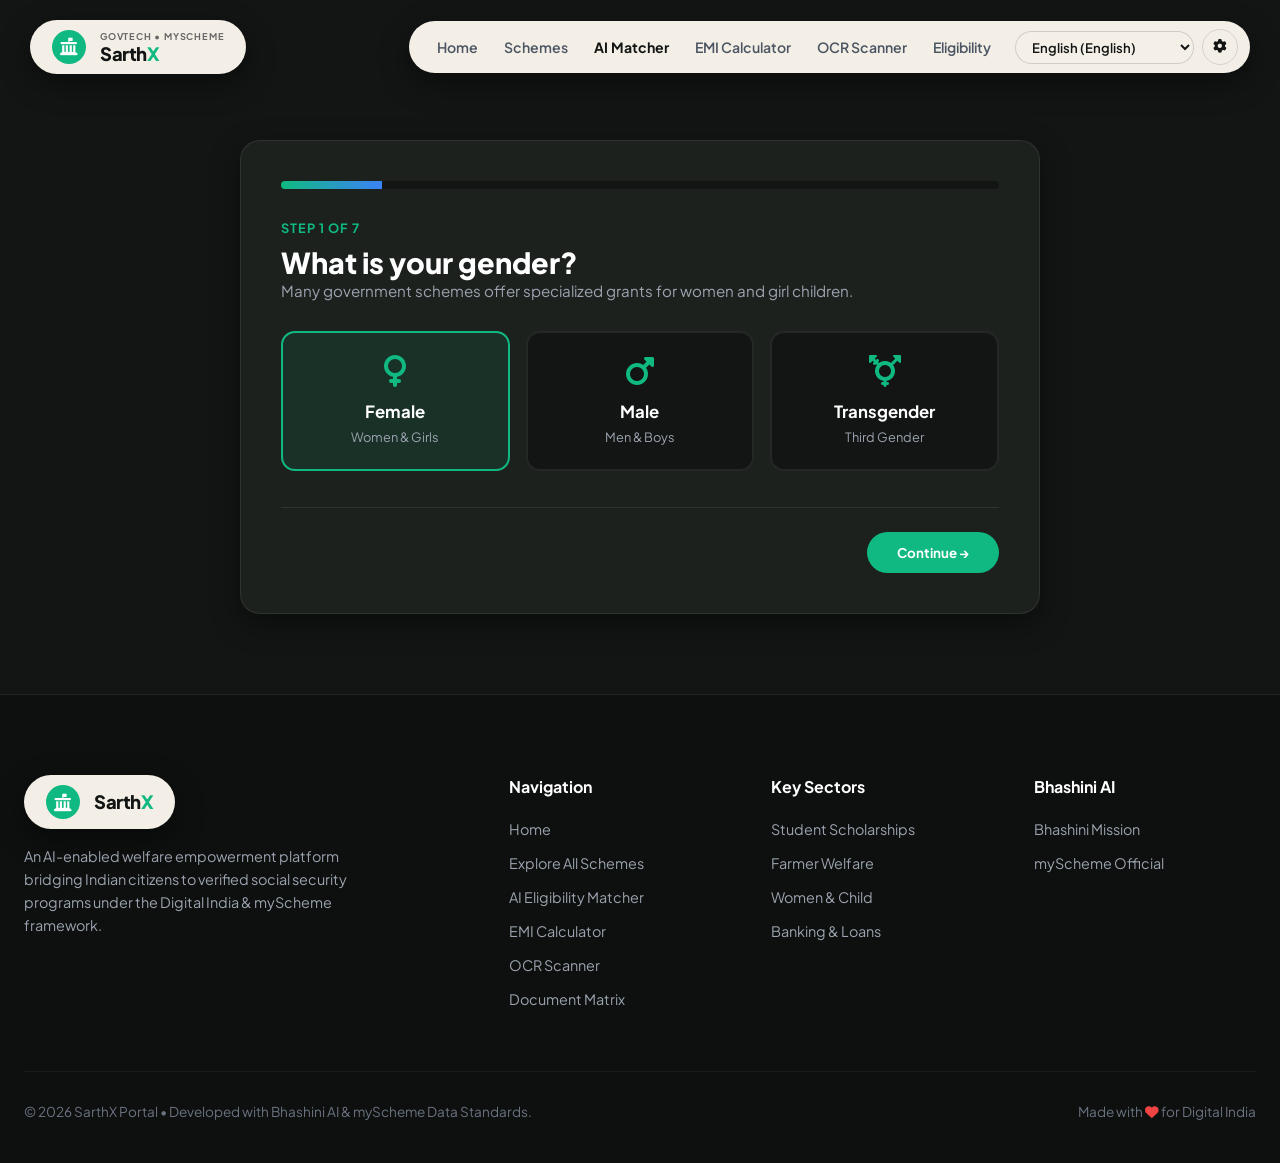
==== aimatcher.html @ 4e390e08 "Initial commit: SarthX MyScheme GovTech Portal with Bhashini AI, OCR Scanner, and EMI Calculator" ====
<!DOCTYPE html>
<html lang="en">
<head>
    <meta charset="UTF-8">
    <meta name="viewport" content="width=device-width, initial-scale=1.0">
    <title>AI Scheme Matcher - SarthX MyScheme Portal</title>
    <!-- FontAwesome 6 Icons -->
    <link rel="stylesheet" href="https://cdnjs.cloudflare.com/ajax/libs/font-awesome/6.4.0/css/all.min.css">
    <!-- Google Font: Plus Jakarta Sans -->
    <link href="https://fonts.googleapis.com/css2?family=Plus+Jakarta+Sans:wght@400;500;600;700;800&display=swap" rel="stylesheet">
    <!-- Custom Stylesheet -->
    <link rel="stylesheet" href="css/style.css">
</head>
<body>

    <!-- ==============================================
       EXACT DUAL-PILL NAVBAR
       ============================================== -->
    <header class="site-header">
        <a href="index.html" class="nav-brand-pill">
            <div class="brand-emblem"><i class="fa-solid fa-landmark-flag"></i></div>
            <div class="brand-text-box">
                <span class="brand-subtitle">GovTech • MyScheme</span>
                <span class="nav-brand">Sarth<span>X</span></span>
            </div>
        </a>

        <nav class="nav-pill-right">
            <ul class="nav-links">
                <li><a href="index.html" data-i18n="Home">Home</a></li>
                <li><a href="schemes.html" data-i18n="Schemes">Schemes</a></li>
                <li><a href="aimatcher.html" class="active" data-i18n="AI Matcher">AI Matcher</a></li>
                <li><a href="calculator.html" data-i18n="Calculator">EMI Calculator</a></li>
                <li><a href="ocr-scanner.html" data-i18n="OCR Scanner">OCR Scanner</a></li>
                <li><a href="eligibility.html" data-i18n="Eligibility">Eligibility</a></li>
            </ul>

            <div class="nav-actions">
                <select id="languageSelect" class="nav-lang-select" title="Choose Language (Bhashini)">
                    <option value="en">English</option>
                    <option value="hi">हिन्दी (Hindi)</option>
                    <option value="bn">বাংলা (Bengali)</option>
                    <option value="mr">मराठी (Marathi)</option>
                    <option value="te">తెలుగు (Telugu)</option>
                    <option value="ta">தமிழ் (Tamil)</option>
                </select>

                <button id="bhashiniSettingsBtn" class="nav-icon-btn" onclick="openBhashiniModal()" title="Bhashini AI Settings">
                    <i class="fa-solid fa-gear"></i>
                </button>

                <button id="mobileMenuBtn" class="mobile-toggle" aria-label="Open navigation menu">
                    <i class="fa-solid fa-bars"></i>
                </button>
            </div>
        </nav>
    </header>

    <!-- Mobile Drawer -->
    <div id="mobileDrawer" style="display: none; position: fixed; top: 80px; left: 20px; right: 20px; background: #171c19; border: 1px solid var(--border-color); border-radius: 16px; padding: 24px; z-index: 999; box-shadow: 0 20px 40px rgba(0,0,0,0.8);">
        <ul style="list-style: none; display: flex; flex-direction: column; gap: 16px;">
            <li><a href="index.html" style="font-size: 1.1rem; font-weight: 600; color: #fff;">Home</a></li>
            <li><a href="schemes.html" style="font-size: 1.1rem; font-weight: 600; color: #fff;">Schemes Directory</a></li>
            <li><a href="aimatcher.html" style="font-size: 1.1rem; font-weight: 700; color: var(--primary);">AI Matcher</a></li>
            <li><a href="calculator.html" style="font-size: 1.1rem; font-weight: 600; color: #fff;">EMI Calculator</a></li>
            <li><a href="ocr-scanner.html" style="font-size: 1.1rem; font-weight: 600; color: #fff;">OCR Scanner</a></li>
            <li><a href="eligibility.html" style="font-size: 1.1rem; font-weight: 600; color: #fff;">Eligibility Matrix</a></li>
        </ul>
    </div>

    <!-- ==============================================
       AI MATCHER 7-STEP WIZARD
       ============================================== -->
    <div class="wizard-wrapper">
        
        <!-- Auto-filled from OCR Alert Banner -->
        <div id="ocrAutofillBanner" style="display: none; background: rgba(16,185,129,0.15); border: 1px solid rgba(16,185,129,0.35); border-radius: 14px; padding: 16px 20px; margin-bottom: 20px; align-items: center; justify-content: space-between;">
            <div style="display: flex; align-items: center; gap: 12px;">
                <i class="fa-solid fa-id-card" style="font-size: 1.5rem; color: var(--primary);"></i>
                <div>
                    <h4 style="color: #fff; font-size: 1rem;">Profile Auto-Filled from Document OCR!</h4>
                    <p style="color: var(--text-muted); font-size: 0.85rem;">Age, gender, and income have been pre-populated from your scanned document.</p>
                </div>
            </div>
            <button type="button" class="search-submit-btn" style="padding: 8px 16px; font-size: 0.82rem;" onclick="computeMatches()">
                Quick Match &rarr;
            </button>
        </div>

        <div class="wizard-card" id="wizardCard">
            
            <!-- Progress Bar -->
            <div class="wizard-progress">
                <div class="progress-fill" id="progressFill"></div>
            </div>

            <!-- STEP 1: GENDER -->
            <div class="wizard-step active" id="step1">
                <div class="step-header">
                    <span class="step-num">Step 1 of 7</span>
                    <h2 class="step-title">What is your gender?</h2>
                    <p style="color: var(--text-muted); font-size: 0.95rem;">Many government schemes offer specialized grants for women and girl children.</p>
                </div>

                <div class="options-grid" id="genderOptions">
                    <div class="option-card selected" data-value="female">
                        <i class="fa-solid fa-venus"></i>
                        <h4>Female</h4>
                        <p>Women & Girls</p>
                    </div>
                    <div class="option-card" data-value="male">
                        <i class="fa-solid fa-mars"></i>
                        <h4>Male</h4>
                        <p>Men & Boys</p>
                    </div>
                    <div class="option-card" data-value="transgender">
                        <i class="fa-solid fa-transgender"></i>
                        <h4>Transgender</h4>
                        <p>Third Gender</p>
                    </div>
                </div>

                <div class="wizard-nav" style="justify-content: flex-end;">
                    <button type="button" class="wizard-btn-next" onclick="nextStep(2)">Continue &rarr;</button>
                </div>
            </div>

            <!-- STEP 2: AGE -->
            <div class="wizard-step" id="step2">
                <div class="step-header">
                    <span class="step-num">Step 2 of 7</span>
                    <h2 class="step-title">How old are you?</h2>
                    <p style="color: var(--text-muted); font-size: 0.95rem;">Age determines qualification for youth scholarships, work schemes, or senior pensions.</p>
                </div>

                <div class="age-slider-box">
                    <div class="age-display" id="ageDisplay">21 <span style="font-size: 1.5rem; color: #9ca3af;">Years</span></div>
                    <input type="range" min="0" max="95" value="21" class="range-slider" id="ageInput" oninput="updateAgeDisplay(this.value)">
                </div>

                <div class="wizard-nav">
                    <button type="button" class="wizard-btn-prev" onclick="nextStep(1)">&larr; Back</button>
                    <button type="button" class="wizard-btn-next" onclick="nextStep(3)">Continue &rarr;</button>
                </div>
            </div>

            <!-- STEP 3: STATE & AREA -->
            <div class="wizard-step" id="step3">
                <div class="step-header">
                    <span class="step-num">Step 3 of 7</span>
                    <h2 class="step-title">Where do you reside?</h2>
                    <p style="color: var(--text-muted); font-size: 0.95rem;">Select your state and whether you live in a rural village or urban city.</p>
                </div>

                <div style="margin-bottom: 24px;">
                    <label style="font-size: 0.85rem; font-weight: 700; color: var(--text-muted); display: block; margin-bottom: 8px;">State or Union Territory</label>
                    <select id="userStateSelect" class="filter-select" style="width: 100%; height: 50px;">
                        <option value="All India">All India / Central</option>
                        <option value="Uttar Pradesh">Uttar Pradesh</option>
                        <option value="Maharashtra">Maharashtra</option>
                        <option value="Bihar">Bihar</option>
                        <option value="Madhya Pradesh">Madhya Pradesh</option>
                        <option value="Rajasthan">Rajasthan</option>
                        <option value="Tamil Nadu">Tamil Nadu</option>
                        <option value="West Bengal">West Bengal</option>
                        <option value="Karnataka">Karnataka</option>
                        <option value="Gujarat">Gujarat</option>
                        <option value="Delhi">Delhi</option>
                    </select>
                </div>

                <label style="font-size: 0.85rem; font-weight: 700; color: var(--text-muted); display: block; margin-bottom: 8px;">Area Type</label>
                <div class="options-grid" id="areaOptions">
                    <div class="option-card selected" data-value="rural">
                        <i class="fa-solid fa-tree"></i>
                        <h4>Rural</h4>
                        <p>Village / Gram Panchayat</p>
                    </div>
                    <div class="option-card" data-value="urban">
                        <i class="fa-solid fa-city"></i>
                        <h4>Urban</h4>
                        <p>City / Town Municipality</p>
                    </div>
                </div>

                <div class="wizard-nav">
                    <button type="button" class="wizard-btn-prev" onclick="nextStep(2)">&larr; Back</button>
                    <button type="button" class="wizard-btn-next" onclick="nextStep(4)">Continue &rarr;</button>
                </div>
            </div>

            <!-- STEP 4: CASTE / CATEGORY -->
            <div class="wizard-step" id="step4">
                <div class="step-header">
                    <span class="step-num">Step 4 of 7</span>
                    <h2 class="step-title">Select your Social Category</h2>
                    <p style="color: var(--text-muted); font-size: 0.95rem;">Several central welfare programs provide affirmative quotas and full fee reimbursements.</p>
                </div>

                <div class="options-grid" id="casteOptions">
                    <div class="option-card selected" data-value="general">
                        <i class="fa-solid fa-user-check"></i>
                        <h4>General</h4>
                        <p>Unreserved</p>
                    </div>
                    <div class="option-card" data-value="obc">
                        <i class="fa-solid fa-users"></i>
                        <h4>OBC</h4>
                        <p>Other Backward</p>
                    </div>
                    <div class="option-card" data-value="sc">
                        <i class="fa-solid fa-award"></i>
                        <h4>SC</h4>
                        <p>Scheduled Caste</p>
                    </div>
                    <div class="option-card" data-value="st">
                        <i class="fa-solid fa-mountain-sun"></i>
                        <h4>ST</h4>
                        <p>Scheduled Tribe</p>
                    </div>
                    <div class="option-card" data-value="ews">
                        <i class="fa-solid fa-certificate"></i>
                        <h4>EWS</h4>
                        <p>Economically Weaker</p>
                    </div>
                    <div class="option-card" data-value="minority">
                        <i class="fa-solid fa-hands-holding-child"></i>
                        <h4>Minority</h4>
                        <p>Minority Community</p>
                    </div>
                </div>

                <div class="wizard-nav">
                    <button type="button" class="wizard-btn-prev" onclick="nextStep(3)">&larr; Back</button>
                    <button type="button" class="wizard-btn-next" onclick="nextStep(5)">Continue &rarr;</button>
                </div>
            </div>

            <!-- STEP 5: OCCUPATION -->
            <div class="wizard-step" id="step5">
                <div class="step-header">
                    <span class="step-num">Step 5 of 7</span>
                    <h2 class="step-title">What is your current occupation?</h2>
                    <p style="color: var(--text-muted); font-size: 0.95rem;">Select your primary activity to find occupation-specific grants, training, and loans.</p>
                </div>

                <div class="options-grid" id="occupationOptions">
                    <div class="option-card selected" data-value="student">
                        <i class="fa-solid fa-graduation-cap"></i>
                        <h4>Student</h4>
                        <p>School / College / Higher Ed</p>
                    </div>
                    <div class="option-card" data-value="farmer">
                        <i class="fa-solid fa-tractor"></i>
                        <h4>Farmer</h4>
                        <p>Agriculture & Cultivator</p>
                    </div>
                    <div class="option-card" data-value="self-employed">
                        <i class="fa-solid fa-briefcase"></i>
                        <h4>Self-Employed / MSME</h4>
                        <p>Business / Shop / Startup</p>
                    </div>
                    <div class="option-card" data-value="worker">
                        <i class="fa-solid fa-hammer"></i>
                        <h4>Unorganized Worker</h4>
                        <p>Laborer / Artisan / Vendor</p>
                    </div>
                    <div class="option-card" data-value="unemployed">
                        <i class="fa-solid fa-user-clock"></i>
                        <h4>Unemployed Youth</h4>
                        <p>Seeking Skill / Job</p>
                    </div>
                </div>

                <div class="wizard-nav">
                    <button type="button" class="wizard-btn-prev" onclick="nextStep(4)">&larr; Back</button>
                    <button type="button" class="wizard-btn-next" onclick="nextStep(6)">Continue &rarr;</button>
                </div>
            </div>

            <!-- STEP 6: ANNUAL FAMILY INCOME -->
            <div class="wizard-step" id="step6">
                <div class="step-header">
                    <span class="step-num">Step 6 of 7</span>
                    <h2 class="step-title">What is your annual family income?</h2>
                    <p style="color: var(--text-muted); font-size: 0.95rem;">Government subsidies and scholarships have specific parental/family income ceilings.</p>
                </div>

                <div class="options-grid" id="incomeOptions">
                    <div class="option-card selected" data-value="bpl" data-num="100000">
                        <i class="fa-solid fa-coins"></i>
                        <h4>Below ₹1 Lakh</h4>
                        <p>BPL / Antyodaya</p>
                    </div>
                    <div class="option-card" data-value="low" data-num="250000">
                        <i class="fa-solid fa-wallet"></i>
                        <h4>₹1 Lakh – ₹2.5 Lakhs</h4>
                        <p>Low Income (LIG)</p>
                    </div>
                    <div class="option-card" data-value="mid" data-num="500000">
                        <i class="fa-solid fa-sack-dollar"></i>
                        <h4>₹2.5 Lakhs – ₹5 Lakhs</h4>
                        <p>Moderate Income</p>
                    </div>
                    <div class="option-card" data-value="mid-high" data-num="800000">
                        <i class="fa-solid fa-money-bill-trend-up"></i>
                        <h4>₹5 Lakhs – ₹8 Lakhs</h4>
                        <p>Middle Income (MIG)</p>
                    </div>
                    <div class="option-card" data-value="high" data-num="1500000">
                        <i class="fa-solid fa-building-columns"></i>
                        <h4>Above ₹8 Lakhs</h4>
                        <p>Higher Income</p>
                    </div>
                </div>

                <div class="wizard-nav">
                    <button type="button" class="wizard-btn-prev" onclick="nextStep(5)">&larr; Back</button>
                    <button type="button" class="wizard-btn-next" onclick="nextStep(7)">Continue &rarr;</button>
                </div>
            </div>

            <!-- STEP 7: SPECIAL STATUS (LAND & DISABILITY) -->
            <div class="wizard-step" id="step7">
                <div class="step-header">
                    <span class="step-num">Step 7 of 7</span>
                    <h2 class="step-title">Special Beneficiary Status</h2>
                    <p style="color: var(--text-muted); font-size: 0.95rem;">Check any that apply to unlock special disability pensions, farmer grants, or girl child savings.</p>
                </div>

                <div style="display: flex; flex-direction: column; gap: 16px; margin-bottom: 36px;">
                    <label class="option-card" style="display: flex; align-items: center; justify-content: space-between; text-align: left; padding: 18px 24px;">
                        <div>
                            <h4 style="font-size: 1.1rem; color: #fff;"><i class="fa-solid fa-wheelchair" style="font-size: 1.2rem; margin-right: 8px; vertical-align: middle;"></i> Person with Benchmark Disability (Divyangjan)</h4>
                            <p style="font-size: 0.85rem; color: var(--text-muted);">40% or more certified benchmark disability</p>
                        </div>
                        <input type="checkbox" id="userDisabilityInput" style="width: 20px; height: 20px; accent-color: var(--primary);">
                    </label>

                    <label class="option-card" style="display: flex; align-items: center; justify-content: space-between; text-align: left; padding: 18px 24px;">
                        <div>
                            <h4 style="font-size: 1.1rem; color: #fff;"><i class="fa-solid fa-seedling" style="font-size: 1.2rem; margin-right: 8px; vertical-align: middle;"></i> Owns Agricultural Land</h4>
                            <p style="font-size: 0.85rem; color: var(--text-muted);">Family owns cultivable agricultural land (Khasra/Khatauni)</p>
                        </div>
                        <input type="checkbox" id="userLandInput" style="width: 20px; height: 20px; accent-color: var(--primary);">
                    </label>

                    <label class="option-card" style="display: flex; align-items: center; justify-content: space-between; text-align: left; padding: 18px 24px;">
                        <div>
                            <h4 style="font-size: 1.1rem; color: #fff;"><i class="fa-solid fa-child-dress" style="font-size: 1.2rem; margin-right: 8px; vertical-align: middle;"></i> Girl Child in Family (&lt; 10 Years)</h4>
                            <p style="font-size: 0.85rem; color: var(--text-muted);">Qualifies for Sukanya Samriddhi Yojana (SSY)</p>
                        </div>
                        <input type="checkbox" id="userGirlChildInput" style="width: 20px; height: 20px; accent-color: var(--primary);">
                    </label>
                </div>

                <div class="wizard-nav">
                    <button type="button" class="wizard-btn-prev" onclick="nextStep(6)">&larr; Back</button>
                    <button type="button" class="wizard-btn-next" style="background: linear-gradient(135deg, #10b981 0%, #3b82f6 100%);" onclick="computeMatches()">
                        <span>Calculate Eligible Schemes</span>
                        <i class="fa-solid fa-wand-magic-sparkles"></i>
                    </button>
                </div>
            </div>

            <!-- RESULTS STEP: DISPLAY MATCHED SCHEMES WITH DIRECT APPLY -->
            <div class="wizard-step" id="stepResults">
                <div class="step-header" style="text-align: center;">
                    <span class="step-num"><i class="fa-solid fa-circle-check"></i> AI EVALUATION COMPLETE</span>
                    <h2 class="step-title" id="resultsMainTitle">Schemes Matching Your Profile</h2>
                    <p style="color: var(--text-muted); font-size: 0.95rem;">We evaluated 50+ government welfare schemes based on your inputs.</p>
                </div>

                <!-- User Profile Badges Summary -->
                <div id="profileSummaryBadges" style="display: flex; flex-wrap: wrap; gap: 8px; justify-content: center; margin-bottom: 30px;"></div>

                <!-- 100% Matches Section -->
                <div style="margin-bottom: 40px;">
                    <h3 style="font-size: 1.3rem; color: #fff; margin-bottom: 16px; display: flex; align-items: center; gap: 10px;">
                        <span style="background: #10b981; color: #fff; width: 28px; height: 28px; border-radius: 50%; display: flex; align-items: center; justify-content: center; font-size: 0.85rem;">
                            <i class="fa-solid fa-check"></i>
                        </span>
                        100% Eligible Schemes (<span id="eligibleCount">0</span>)
                    </h3>
                    <div class="schemes-grid" id="eligibleGrid" style="grid-template-columns: repeat(auto-fill, minmax(320px, 1fr));"></div>
                </div>

                <!-- Likely / Conditional Matches -->
                <div style="margin-bottom: 40px;">
                    <h3 style="font-size: 1.2rem; color: var(--text-muted); margin-bottom: 16px; display: flex; align-items: center; gap: 10px;">
                        <span style="background: #f59e0b; color: #fff; width: 28px; height: 28px; border-radius: 50%; display: flex; align-items: center; justify-content: center; font-size: 0.85rem;">
                            <i class="fa-solid fa-star-half-stroke"></i>
                        </span>
                        Potentially Eligible Schemes (<span id="potentialCount">0</span>)
                    </h3>
                    <div class="schemes-grid" id="potentialGrid" style="grid-template-columns: repeat(auto-fill, minmax(320px, 1fr));"></div>
                </div>

                <!-- Actions -->
                <div style="display: flex; gap: 16px; justify-content: center; border-top: 1px solid var(--border-color); padding-top: 24px;">
                    <button type="button" class="wizard-btn-prev" onclick="restartWizard()">
                        <i class="fa-solid fa-rotate-left"></i> Change Profile
                    </button>
                    <a href="schemes.html" class="search-submit-btn">
                        <span>Browse Entire Directory</span>
                        <i class="fa-solid fa-arrow-right"></i>
                    </a>
                </div>
            </div>

        </div>
    </div>

    <!-- Scheme Details Modal -->
    <div class="modal-overlay" id="schemeModal">
        <div class="modal-content">
            <button class="modal-close-btn" onclick="closeSchemeModal()"><i class="fa-solid fa-xmark"></i></button>
            <div class="modal-header">
                <span class="scheme-badge" id="modalBadge">Central</span>
                <div class="modal-title-row">
                    <h3 class="modal-title" id="modalTitle">Scheme Title</h3>
                    <button id="modalTTSBtn" class="tts-speak-btn" title="Listen in your language (Bhashini AI Voice)">
                        <i class="fa-solid fa-volume-high"></i>
                    </button>
                </div>
            </div>
            
            <p class="modal-desc" id="modalDesc">Detailed description...</p>
            
            <div class="modal-info-grid">
                <div class="info-box">
                    <span>Key Benefit</span>
                    <p id="modalBenefit">₹0</p>
                </div>
                <div class="info-box">
                    <span>Level & Scope</span>
                    <p id="modalLevel">Central • All India</p>
                </div>
                <div class="info-box" style="grid-column: 1 / -1;">
                    <span>Eligibility Criteria</span>
                    <p id="modalEligibility" style="font-weight: 500; font-size: 0.9rem; line-height: 1.5;">Eligibility details...</p>
                </div>
            </div>

            <h4 class="modal-section-title"><i class="fa-solid fa-file-shield" style="color: var(--primary);"></i> Documents Required</h4>
            <ul class="modal-docs-list" id="modalDocsList"></ul>

            <h4 class="modal-section-title"><i class="fa-solid fa-circle-info" style="color: var(--primary);"></i> Application Process</h4>
            <p id="modalAppProcess" style="font-size: 0.9rem; color: var(--text-muted); margin-bottom: 24px; line-height: 1.5;"></p>

            <a href="#" target="_blank" rel="noopener noreferrer" class="modal-action-btn" id="modalApplyBtn">
                <span>Direct Apply on Official Government Portal</span>
                <i class="fa-solid fa-arrow-up-right-from-square" style="margin-left: 8px;"></i>
            </a>
        </div>
    </div>

    <!-- Bhashini Config Modal -->
    <div class="modal-overlay" id="bhashiniConfigModal">
        <div class="modal-content" style="max-width: 580px;">
            <button class="modal-close-btn" onclick="closeBhashiniModal()"><i class="fa-solid fa-xmark"></i></button>
            <div class="modal-header">
                <span class="scheme-badge" style="background: rgba(16,185,129,0.2); color: var(--primary);">MeitY • National Language Mission</span>
                <h3 class="modal-title" style="margin-top: 8px;">Bhashini AI Configuration</h3>
            </div>
            <p class="modal-desc">Configure official Bhashini credentials or use smart offline fallback.</p>
            <div style="display: flex; gap: 12px; margin-top: 20px;">
                <button type="button" class="wizard-btn-prev" onclick="closeBhashiniModal()" style="flex: 1;">Close</button>
            </div>
        </div>
    </div>

    <!-- Footer -->
    <footer class="site-footer">
        <div class="footer-container">
            <div>
                <a href="index.html" class="nav-brand-pill" style="display: inline-flex; margin-bottom: 16px;">
                    <div class="brand-emblem"><i class="fa-solid fa-landmark-flag"></i></div>
                    <span class="nav-brand">Sarth<span>X</span></span>
                </a>
                <p style="font-size: 0.9rem; color: var(--text-muted); line-height: 1.6; max-width: 360px;">
                    An AI-enabled welfare empowerment platform bridging Indian citizens to verified social security programs under the Digital India & myScheme framework.
                </p>
            </div>

            <div class="footer-col">
                <h3>Navigation</h3>
                <ul class="footer-links">
                    <li><a href="index.html">Home</a></li>
                    <li><a href="schemes.html">Explore All Schemes</a></li>
                    <li><a href="aimatcher.html">AI Eligibility Matcher</a></li>
                    <li><a href="calculator.html">EMI Calculator</a></li>
                    <li><a href="ocr-scanner.html">OCR Scanner</a></li>
                    <li><a href="eligibility.html">Document Matrix</a></li>
                </ul>
            </div>

            <div class="footer-col">
                <h3>Key Sectors</h3>
                <ul class="footer-links">
                    <li><a href="schemes.html?category=students">Student Scholarships</a></li>
                    <li><a href="schemes.html?category=agriculture">Farmer Welfare</a></li>
                    <li><a href="schemes.html?category=women">Women & Child</a></li>
                    <li><a href="schemes.html?category=financial">Banking & Loans</a></li>
                </ul>
            </div>

            <div class="footer-col">
                <h3>Bhashini AI</h3>
                <ul class="footer-links">
                    <li><a href="https://bhashini.gov.in/" target="_blank">Bhashini Mission</a></li>
                    <li><a href="https://myscheme.gov.in/" target="_blank">myScheme Official</a></li>
                </ul>
            </div>
        </div>

        <div class="footer-bottom">
            <span>© 2026 SarthX Portal • Developed with Bhashini AI & myScheme Data Standards.</span>
            <span>Made with <i class="fa-solid fa-heart" style="color: #ef4444;"></i> for Digital India</span>
        </div>
    </footer>

    <!-- Scripts -->
    <script src="js/schemes-data.js"></script>
    <script src="js/translations.js"></script>
    <script src="js/bhashini.js"></script>
    <script>
        window.addEventListener('languageChanged', () => {
            if (document.getElementById('resultsSection') && document.getElementById('resultsSection').style.display === 'block') {
                computeMatches();
            }
        });

        const userProfile = {
            gender: 'female',
            age: 21,
            state: 'All India',
            area: 'rural',
            caste: 'general',
            occupation: 'student',
            incomeNum: 100000,
            incomeKey: 'bpl',
            hasDisability: false,
            landHolding: false,
            hasGirlChild: false
        };

        function setupOptionContainer(containerId, stateKey, onSelect) {
            const cards = document.querySelectorAll(`#${containerId} .option-card`);
            cards.forEach(card => {
                card.addEventListener('click', () => {
                    cards.forEach(c => c.classList.remove('selected'));
                    card.classList.add('selected');
                    const val = card.getAttribute('data-value');
                    userProfile[stateKey] = val;
                    if (onSelect) onSelect(card);
                });
            });
        }

        setupOptionContainer('genderOptions', 'gender');
        setupOptionContainer('areaOptions', 'area');
        setupOptionContainer('casteOptions', 'caste');
        setupOptionContainer('occupationOptions', 'occupation');
        setupOptionContainer('incomeOptions', 'incomeKey', (card) => {
            userProfile.incomeNum = parseInt(card.getAttribute('data-num'), 10) || 100000;
        });

        function updateAgeDisplay(val) {
            userProfile.age = parseInt(val, 10);
            document.getElementById('ageDisplay').innerHTML = `${val} <span style="font-size: 1.5rem; color: #9ca3af;">Years</span>`;
        }

        document.getElementById('userDisabilityInput').addEventListener('change', (e) => {
            userProfile.hasDisability = e.target.checked;
        });
        document.getElementById('userLandInput').addEventListener('change', (e) => {
            userProfile.landHolding = e.target.checked;
        });
        document.getElementById('userGirlChildInput').addEventListener('change', (e) => {
            userProfile.hasGirlChild = e.target.checked;
        });

        function nextStep(stepNum) {
            document.querySelectorAll('.wizard-step').forEach(step => step.classList.remove('active'));
            const targetStep = document.getElementById(`step${stepNum}`);
            if (targetStep) targetStep.classList.add('active');

            const percent = (stepNum / 7) * 100;
            document.getElementById('progressFill').style.width = `${percent}%`;
            window.scrollTo({ top: 120, behavior: 'smooth' });
        }

        function restartWizard() {
            nextStep(1);
        }

        // Compute Matches with Direct Apply Actions
        function computeMatches() {
            userProfile.state = document.getElementById('userStateSelect').value;

            const badgesDiv = document.getElementById('profileSummaryBadges');
            badgesDiv.innerHTML = `
                <span class="quick-tag"><i class="fa-solid fa-venus-mars"></i> ${userProfile.gender.toUpperCase()}</span>
                <span class="quick-tag"><i class="fa-solid fa-cake-candles"></i> ${userProfile.age} Years</span>
                <span class="quick-tag"><i class="fa-solid fa-location-dot"></i> ${userProfile.state} (${userProfile.area})</span>
                <span class="quick-tag"><i class="fa-solid fa-users"></i> ${userProfile.caste.toUpperCase()}</span>
                <span class="quick-tag"><i class="fa-solid fa-briefcase"></i> ${userProfile.occupation.toUpperCase()}</span>
                <span class="quick-tag"><i class="fa-solid fa-wallet"></i> &le; ₹${userProfile.incomeNum.toLocaleString()}</span>
                ${userProfile.hasDisability ? '<span class="quick-tag" style="color: #6366f1;"><i class="fa-solid fa-wheelchair"></i> Divyangjan</span>' : ''}
                ${userProfile.landHolding ? '<span class="quick-tag" style="color: #22c55e;"><i class="fa-solid fa-tractor"></i> Landowner</span>' : ''}
            `;

            const eligibleSchemes = [];
            const potentialSchemes = [];

            window.SCHEMES_DATABASE.forEach(scheme => {
                const crit = scheme.eligibilityCriteria;
                let score = 0;
                let totalFactors = 5;

                if (userProfile.age >= crit.minAge && userProfile.age <= crit.maxAge) score += 1;
                if (crit.gender === 'all' || crit.gender === userProfile.gender) score += 1;
                if (crit.occupations.includes('all') || crit.occupations.includes(userProfile.occupation)) score += 1;
                if (crit.caste.includes('all') || crit.caste.includes(userProfile.caste)) score += 1;
                if (crit.maxIncome === null || userProfile.incomeNum <= crit.maxIncome) score += 1;

                if (crit.disabilityRequired && !userProfile.hasDisability) score -= 2;
                if (crit.landRequired && !userProfile.landHolding) score -= 2;
                if (scheme.id === 'sukanya-samriddhi' && !userProfile.hasGirlChild && userProfile.gender !== 'female') score -= 2;

                if (score >= totalFactors) {
                    eligibleSchemes.push(scheme);
                } else if (score >= totalFactors - 2) {
                    potentialSchemes.push(scheme);
                }
            });

            document.getElementById('eligibleCount').textContent = eligibleSchemes.length;
            document.getElementById('potentialCount').textContent = potentialSchemes.length;

            document.getElementById('eligibleGrid').innerHTML = renderSchemeCards(eligibleSchemes, true);
            document.getElementById('potentialGrid').innerHTML = renderSchemeCards(potentialSchemes, false);

            document.querySelectorAll('.wizard-step').forEach(step => step.classList.remove('active'));
            document.getElementById('stepResults').classList.add('active');
            document.getElementById('progressFill').style.width = '100%';
            window.scrollTo({ top: 120, behavior: 'smooth' });

            if (window.bhashini) {
                const lang = document.getElementById('languageSelect').value;
                const feedbackText = `Evaluation complete. Found ${eligibleSchemes.length} schemes with 100% eligibility.`;
                window.bhashini.speakText(feedbackText, lang);
            }
        }

        function renderSchemeCards(list, isEligible) {
            if (list.length === 0) {
                return `<p style="color: var(--text-muted); font-size: 0.9rem; grid-column: 1 / -1; padding: 20px; background: var(--bg-dark); border-radius: 12px; text-align: center;">No schemes in this tier.</p>`;
            }

            const detailsLabel = window.t ? window.t('btn_check_details') : 'Details';
            const applyLabel = window.t ? window.t('btn_direct_apply') : 'Direct Apply';
            const matchLabel = isEligible ? '100% Match' : 'Likely Eligible';

            return list.map(scheme => {
                const applyLink = scheme.directApplyUrl || scheme.officialUrl;
                const catName = window.t ? window.t('cat_' + scheme.category) : scheme.categoryName;
                return `
                    <div class="scheme-card" style="background: var(--bg-dark); border-color: ${isEligible ? 'rgba(16,185,129,0.3)' : 'var(--border-color)'};">
                        <div>
                            <div class="card-top">
                                <span class="scheme-badge ${scheme.badgeClass}">${catName}</span>
                                <span style="font-size: 0.75rem; color: ${isEligible ? 'var(--primary)' : '#f59e0b'}; font-weight: 700;">
                                    <i class="fa-solid ${isEligible ? 'fa-circle-check' : 'fa-triangle-exclamation'}"></i> ${matchLabel}
                                </span>
                            </div>
                            <div class="scheme-card-body">
                                <h3>${scheme.title}</h3>
                                <p>${scheme.brief}</p>
                            </div>
                        </div>
                        <div class="card-footer">
                            <div class="benefit-row">
                                <span class="benefit-tag">${scheme.benefit}</span>
                            </div>
                            <div class="card-actions-group">
                                <button class="check-details-btn" onclick="openSchemeModal('${scheme.id}')">${detailsLabel}</button>
                                <a href="${applyLink}" target="_blank" rel="noopener noreferrer" class="direct-apply-btn">
                                    <span>${applyLabel}</span>
                                    <i class="fa-solid fa-arrow-up-right-from-square"></i>
                                </a>
                            </div>
                        </div>
                    </div>
                `;
            }).join('');
        }

        function openSchemeModal(schemeId) {
            const scheme = window.SCHEMES_DATABASE.find(s => s.id === schemeId);
            if (!scheme) return;

            document.getElementById('modalBadge').textContent = scheme.categoryName;
            document.getElementById('modalBadge').className = `scheme-badge ${scheme.badgeClass}`;
            document.getElementById('modalTitle').textContent = scheme.title;
            document.getElementById('modalDesc').textContent = scheme.detailedDescription;
            document.getElementById('modalBenefit').textContent = scheme.benefit;
            document.getElementById('modalLevel').textContent = `${scheme.level} • ${scheme.state}`;
            document.getElementById('modalEligibility').textContent = scheme.eligibilitySummary;
            document.getElementById('modalAppProcess').textContent = scheme.applicationProcess;
            
            const applyLink = scheme.directApplyUrl || scheme.officialUrl;
            document.getElementById('modalApplyBtn').href = applyLink;

            const docsList = document.getElementById('modalDocsList');
            docsList.innerHTML = scheme.documentsRequired.map(doc => `
                <li><i class="fa-solid fa-check-circle"></i> <span>${doc}</span></li>
            `).join('');

            const ttsBtn = document.getElementById('modalTTSBtn');
            ttsBtn.onclick = () => {
                const currentLang = document.getElementById('languageSelect').value;
                const speakText = `${scheme.title}. ${scheme.brief}. Key benefit is ${scheme.benefit}.`;
                window.bhashini.speakText(speakText, currentLang);
            };

            document.getElementById('schemeModal').classList.add('active');
        }

        function closeSchemeModal() {
            document.getElementById('schemeModal').classList.remove('active');
            if (window.speechSynthesis) window.speechSynthesis.cancel();
        }

        // Handle OCR Scanner Query Parameters
        function handleOcrUrlParams() {
            const urlParams = new URLSearchParams(window.location.search);
            const fromOcr = urlParams.get('fromOcr');

            if (fromOcr === 'true') {
                const age = parseInt(urlParams.get('age'), 10);
                const gender = urlParams.get('gender');
                const income = parseInt(urlParams.get('income'), 10);
                const state = urlParams.get('state');

                if (!isNaN(age)) {
                    document.getElementById('ageInput').value = age;
                    updateAgeDisplay(age);
                }

                if (gender) {
                    userProfile.gender = gender;
                    document.querySelectorAll('#genderOptions .option-card').forEach(c => {
                        c.classList.toggle('selected', c.getAttribute('data-value') === gender);
                    });
                }

                if (!isNaN(income)) {
                    userProfile.incomeNum = income;
                }

                if (state) {
                    const stateDropdown = document.getElementById('userStateSelect');
                    for (let i = 0; i < stateDropdown.options.length; i++) {
                        if (stateDropdown.options[i].value.toLowerCase().includes(state.toLowerCase())) {
                            stateDropdown.selectedIndex = i;
                            break;
                        }
                    }
                }

                document.getElementById('ocrAutofillBanner').style.display = 'flex';
            }
        }

        // Mobile Menu
        const mobileBtn = document.getElementById('mobileMenuBtn');
        const mobileDrawer = document.getElementById('mobileDrawer');
        if (mobileBtn && mobileDrawer) {
            mobileBtn.addEventListener('click', () => {
                mobileDrawer.style.display = mobileDrawer.style.display === 'none' ? 'block' : 'none';
            });
        }

        function openBhashiniModal() {
            document.getElementById('bhashiniConfigModal').classList.add('active');
        }
        function closeBhashiniModal() {
            document.getElementById('bhashiniConfigModal').classList.remove('active');
        }

        document.addEventListener('DOMContentLoaded', () => {
            handleOcrUrlParams();
        });
    </script>
</body>
</html>
---- css/style.css ----
/* =========================================================
   SARTHX - MYSCHEME WELFARE PORTAL & BHASHINI AI STYLESHEET
   ========================================================= */

:root {
    --bg-dark: #121513;
    --bg-card: #1c211e;
    --bg-card-hover: #242b27;
    --bg-input: #151916;
    --border-color: rgba(255, 255, 255, 0.08);
    --border-focus: #10b981;
    
    --primary: #10b981;
    --primary-glow: rgba(16, 185, 129, 0.25);
    --primary-hover: #059669;
    --accent-blue: #3b82f6;
    --accent-amber: #f59e0b;
    --accent-purple: #8b5cf6;
    
    --text-main: #f3f4f6;
    --text-muted: #9ca3af;
    --text-dark: #121513;
    --pill-bg: #f4efe6;
    
    --radius-sm: 8px;
    --radius-md: 14px;
    --radius-lg: 20px;
    --radius-pill: 40px;
    
    --shadow-soft: 0 10px 30px rgba(0, 0, 0, 0.4);
    --shadow-glow: 0 0 25px rgba(16, 185, 129, 0.2);
    --transition: all 0.25s ease;
}

* {
    margin: 0;
    padding: 0;
    box-sizing: border-box;
    font-family: 'Plus Jakarta Sans', sans-serif;
    scroll-behavior: smooth;
}

body {
    background-color: var(--bg-dark);
    color: var(--text-main);
    overflow-x: hidden;
    line-height: 1.5;
    min-height: 100vh;
}

a {
    color: inherit;
    text-decoration: none;
}

button {
    cursor: pointer;
    font-family: inherit;
    border: none;
    outline: none;
}

/* =========================================================
   DUAL-PILL NAVBAR
   ========================================================= */
.site-header {
    position: fixed;
    top: 20px;
    left: 0;
    width: 100%;
    padding: 0 30px;
    display: flex;
    align-items: center;
    justify-content: space-between;
    z-index: 1000;
    pointer-events: none;
}

.site-header > * {
    pointer-events: auto;
}

.nav-brand-pill {
    background: var(--pill-bg);
    color: var(--text-dark);
    padding: 10px 22px;
    border-radius: var(--radius-pill);
    display: flex;
    align-items: center;
    gap: 14px;
    box-shadow: var(--shadow-soft);
    text-decoration: none;
    transition: var(--transition);
}

.nav-brand-pill:hover {
    transform: translateY(-2px);
}

.brand-emblem {
    width: 34px;
    height: 34px;
    background: #10b981;
    color: #ffffff;
    border-radius: 50%;
    display: flex;
    align-items: center;
    justify-content: center;
    font-size: 1.1rem;
    font-weight: 800;
}

.brand-text-box {
    display: flex;
    flex-direction: column;
}

.brand-subtitle {
    font-size: 0.58rem;
    font-weight: 700;
    color: #666;
    letter-spacing: 0.8px;
    text-transform: uppercase;
}

.nav-brand {
    color: var(--text-dark);
    font-weight: 800;
    font-size: 1.15rem;
    letter-spacing: -0.5px;
    line-height: 1.1;
}

.nav-brand span {
    color: var(--primary);
}

.nav-pill-right {
    background: var(--pill-bg);
    padding: 8px 12px 8px 24px;
    border-radius: var(--radius-pill);
    display: flex;
    align-items: center;
    gap: 20px;
    box-shadow: var(--shadow-soft);
}

.nav-links {
    display: flex;
    align-items: center;
    gap: 18px;
    list-style: none;
}

.nav-links a {
    color: #4b5563;
    font-size: 0.88rem;
    font-weight: 600;
    transition: color 0.2s ease;
    padding: 6px 4px;
    white-space: nowrap;
}

.nav-links a:hover,
.nav-links a.active {
    color: var(--text-dark);
    font-weight: 700;
}

.nav-actions {
    display: flex;
    align-items: center;
    gap: 8px;
}

.nav-icon-btn {
    background: transparent;
    border: 1px solid rgba(0, 0, 0, 0.12);
    color: var(--text-dark);
    width: 36px;
    height: 36px;
    border-radius: 50%;
    display: flex;
    align-items: center;
    justify-content: center;
    font-size: 0.85rem;
    transition: var(--transition);
}

.nav-icon-btn:hover {
    background: rgba(0, 0, 0, 0.08);
    transform: scale(1.05);
}

.nav-lang-select {
    background: rgba(255, 255, 255, 0.08);
    border: 1px solid rgba(0, 0, 0, 0.15);
    border-radius: 20px;
    padding: 6px 12px;
    font-size: 0.82rem;
    font-weight: 600;
    color: var(--text-dark);
    cursor: pointer;
    outline: none;
    min-width: 145px;
    font-family: 'Plus Jakarta Sans', 'Segoe UI', system-ui, -apple-system, sans-serif;
    transition: var(--transition);
}

.nav-lang-select option {
    background: #181d19;
    color: #e5e7eb;
    padding: 8px 12px;
    font-size: 0.85rem;
}

.mobile-toggle {
    display: none;
    background: var(--pill-bg);
    border: none;
    width: 44px;
    height: 44px;
    border-radius: 50%;
    color: var(--text-dark);
    font-size: 1.2rem;
    box-shadow: var(--shadow-soft);
}

/* =========================================================
   HERO SECTION & SEARCH
   ========================================================= */
.hero-section {
    padding: 150px 24px 70px 24px;
    max-width: 1280px;
    margin: 0 auto;
    text-align: center;
}

.hero-tag {
    display: inline-flex;
    align-items: center;
    gap: 8px;
    background: rgba(16, 185, 129, 0.1);
    color: var(--primary);
    border: 1px solid rgba(16, 185, 129, 0.25);
    padding: 6px 16px;
    border-radius: var(--radius-pill);
    font-size: 0.8rem;
    font-weight: 700;
    letter-spacing: 1px;
    text-transform: uppercase;
    margin-bottom: 20px;
}

.hero-title {
    font-size: 3.4rem;
    font-weight: 800;
    line-height: 1.15;
    letter-spacing: -1.5px;
    margin-bottom: 18px;
}

.hero-title span.highlight {
    background: linear-gradient(135deg, #10b981 0%, #3b82f6 100%);
    -webkit-background-clip: text;
    -webkit-text-fill-color: transparent;
}

.hero-subtitle {
    font-size: 1.15rem;
    color: var(--text-muted);
    max-width: 720px;
    margin: 0 auto 36px auto;
}

.search-container {
    max-width: 760px;
    margin: 0 auto 30px auto;
    position: relative;
}

.search-box-wrapper {
    background: var(--bg-card);
    border: 1px solid var(--border-color);
    border-radius: var(--radius-pill);
    padding: 8px 12px 8px 24px;
    display: flex;
    align-items: center;
    gap: 14px;
    box-shadow: 0 15px 35px rgba(0, 0, 0, 0.35);
    transition: var(--transition);
}

.search-box-wrapper:focus-within {
    border-color: var(--primary);
    box-shadow: var(--shadow-glow);
}

.search-input {
    flex: 1;
    background: transparent;
    border: none;
    outline: none;
    color: #ffffff;
    font-size: 1.05rem;
}

.search-input::placeholder {
    color: #6b7280;
}

.bhashini-mic-btn {
    background: rgba(16, 185, 129, 0.15);
    color: var(--primary);
    border: 1px solid rgba(16, 185, 129, 0.3);
    width: 44px;
    height: 44px;
    border-radius: 50%;
    display: flex;
    align-items: center;
    justify-content: center;
    font-size: 1.1rem;
    transition: var(--transition);
}

.bhashini-mic-btn:hover {
    background: var(--primary);
    color: #ffffff;
    transform: scale(1.08);
}

.bhashini-mic-btn.listening {
    background: #ef4444 !important;
    color: #ffffff !important;
    animation: pulseMic 1.2s infinite;
}

@keyframes pulseMic {
    0% { transform: scale(1); box-shadow: 0 0 0 0 rgba(239, 68, 68, 0.7); }
    70% { transform: scale(1.1); box-shadow: 0 0 0 15px rgba(239, 68, 68, 0); }
    100% { transform: scale(1); box-shadow: 0 0 0 0 rgba(239, 68, 68, 0); }
}

.search-submit-btn {
    background: var(--primary);
    color: #ffffff;
    padding: 12px 24px;
    border-radius: var(--radius-pill);
    font-weight: 700;
    font-size: 0.95rem;
    display: flex;
    align-items: center;
    gap: 8px;
    transition: var(--transition);
}

.search-submit-btn:hover {
    background: var(--primary-hover);
    transform: translateY(-1px);
}

.voice-status-bar {
    min-height: 28px;
    font-size: 0.9rem;
    color: var(--primary);
    display: flex;
    align-items: center;
    justify-content: center;
    gap: 8px;
    margin-top: 8px;
}

.quick-tags {
    display: flex;
    align-items: center;
    justify-content: center;
    flex-wrap: wrap;
    gap: 10px;
    margin-top: 18px;
}

.quick-tag {
    background: var(--bg-card);
    border: 1px solid var(--border-color);
    color: var(--text-muted);
    padding: 6px 14px;
    border-radius: var(--radius-pill);
    font-size: 0.82rem;
    font-weight: 600;
    transition: var(--transition);
    text-decoration: none;
}

.quick-tag:hover {
    background: rgba(16, 185, 129, 0.12);
    color: var(--primary);
    border-color: var(--primary);
}

/* =========================================================
   BHASHINI CONVERSATIONAL SAHAYAK CARD
   ========================================================= */
.bhashini-assistant-card {
    background: linear-gradient(145deg, #1c2320 0%, #171d1a 100%);
    border: 1px solid rgba(16, 185, 129, 0.25);
    border-radius: var(--radius-lg);
    padding: 30px;
    max-width: 960px;
    margin: 40px auto;
    position: relative;
    box-shadow: 0 20px 40px rgba(0, 0, 0, 0.5);
}

.assistant-header {
    display: flex;
    align-items: center;
    justify-content: space-between;
    margin-bottom: 20px;
    flex-wrap: wrap;
    gap: 12px;
}

.assistant-badge {
    display: flex;
    align-items: center;
    gap: 10px;
}

.assistant-badge i {
    color: var(--primary);
    font-size: 1.4rem;
}

.assistant-badge h3 {
    font-size: 1.25rem;
    font-weight: 700;
}

.assistant-badge span {
    font-size: 0.75rem;
    background: rgba(16, 185, 129, 0.2);
    color: var(--primary);
    padding: 2px 10px;
    border-radius: 12px;
    font-weight: 700;
}

.assistant-input-group {
    display: flex;
    gap: 12px;
    align-items: center;
    margin-bottom: 16px;
}

.assistant-input {
    flex: 1;
    background: var(--bg-dark);
    border: 1px solid var(--border-color);
    padding: 14px 20px;
    border-radius: var(--radius-md);
    color: #ffffff;
    font-size: 0.95rem;
    outline: none;
    transition: var(--transition);
}

.assistant-input:focus {
    border-color: var(--primary);
}

.assistant-mic-btn {
    background: rgba(16, 185, 129, 0.15);
    color: var(--primary);
    border: 1px solid rgba(16, 185, 129, 0.3);
    width: 50px;
    height: 50px;
    border-radius: var(--radius-md);
    font-size: 1.2rem;
    display: flex;
    align-items: center;
    justify-content: center;
    transition: var(--transition);
}

.assistant-mic-btn:hover {
    background: var(--primary);
    color: #ffffff;
}

.assistant-ask-btn {
    background: var(--primary);
    color: #ffffff;
    padding: 0 24px;
    height: 50px;
    border-radius: var(--radius-md);
    font-weight: 700;
    display: flex;
    align-items: center;
    gap: 8px;
    transition: var(--transition);
}

.assistant-ask-btn:hover {
    background: var(--primary-hover);
}

/* =========================================================
   STATS & CATEGORY SECTION
   ========================================================= */
.section-container {
    max-width: 1280px;
    margin: 0 auto;
    padding: 40px 24px 80px 24px;
}

.section-head {
    text-align: center;
    margin-bottom: 40px;
}

.section-tag {
    color: var(--primary);
    font-size: 0.75rem;
    font-weight: 700;
    letter-spacing: 1.5px;
    text-transform: uppercase;
    display: block;
    margin-bottom: 8px;
}

.section-title {
    font-size: 2.3rem;
    font-weight: 800;
    letter-spacing: -0.5px;
}

.categories-grid {
    display: grid;
    grid-template-columns: repeat(auto-fill, minmax(240px, 1fr));
    gap: 20px;
}

.category-card {
    background: var(--bg-card);
    border: 1px solid var(--border-color);
    border-radius: var(--radius-md);
    padding: 24px;
    text-decoration: none;
    display: flex;
    flex-direction: column;
    gap: 14px;
    transition: var(--transition);
    position: relative;
    overflow: hidden;
}

.category-card:hover {
    background: var(--bg-card-hover);
    border-color: rgba(16, 185, 129, 0.4);
    transform: translateY(-4px);
    box-shadow: var(--shadow-soft);
}

.category-icon-box {
    width: 48px;
    height: 48px;
    background: rgba(16, 185, 129, 0.1);
    color: var(--primary);
    border-radius: 12px;
    display: flex;
    align-items: center;
    justify-content: center;
    font-size: 1.3rem;
    transition: var(--transition);
}

.category-card:hover .category-icon-box {
    background: var(--primary);
    color: #ffffff;
    transform: scale(1.08);
}

.category-card h4 {
    font-size: 1.1rem;
    font-weight: 700;
    color: #ffffff;
}

.category-count {
    font-size: 0.85rem;
    color: var(--text-muted);
    display: flex;
    align-items: center;
    justify-content: space-between;
}

/* =========================================================
   SCHEMES DIRECTORY (schemes.html)
   ========================================================= */
.schemes-page-wrapper {
    padding-top: 140px;
    padding-bottom: 80px;
}

.schemes-controls-wrapper {
    background: var(--bg-card);
    border: 1px solid var(--border-color);
    border-radius: var(--radius-lg);
    padding: 24px;
    margin-bottom: 40px;
    display: flex;
    flex-direction: column;
    gap: 20px;
}

.schemes-search-bar {
    display: flex;
    gap: 14px;
    flex-wrap: wrap;
}

.schemes-search-bar .search-box {
    flex: 1;
    min-width: 280px;
    position: relative;
}

.schemes-search-bar .search-box i {
    position: absolute;
    left: 18px;
    top: 50%;
    transform: translateY(-50%);
    color: var(--text-muted);
}

.schemes-search-bar .search-box input {
    width: 100%;
    background: var(--bg-dark);
    border: 1px solid var(--border-color);
    padding: 14px 20px 14px 48px;
    border-radius: var(--radius-md);
    color: #ffffff;
    font-size: 0.95rem;
    outline: none;
    transition: var(--transition);
}

.schemes-search-bar .search-box input:focus {
    border-color: var(--primary);
}

.filter-select {
    background: var(--bg-dark);
    border: 1px solid var(--border-color);
    color: #ffffff;
    padding: 0 18px;
    height: 48px;
    border-radius: var(--radius-md);
    font-size: 0.9rem;
    font-weight: 600;
    outline: none;
    cursor: pointer;
}

.category-filter-tabs {
    display: flex;
    gap: 10px;
    flex-wrap: wrap;
}

.filter-tab-btn {
    background: var(--bg-dark);
    border: 1px solid var(--border-color);
    color: var(--text-muted);
    padding: 10px 18px;
    border-radius: 12px;
    font-size: 0.88rem;
    font-weight: 600;
    transition: var(--transition);
}

.filter-tab-btn:hover {
    color: #ffffff;
    border-color: rgba(255, 255, 255, 0.2);
}

.filter-tab-btn.active {
    background: var(--primary);
    color: #ffffff;
    border-color: var(--primary);
    font-weight: 700;
}

/* Schemes Cards Grid */
.schemes-grid {
    display: grid;
    grid-template-columns: repeat(auto-fill, minmax(350px, 1fr));
    gap: 24px;
}

.scheme-card {
    background: var(--bg-card);
    border: 1px solid var(--border-color);
    border-radius: var(--radius-md);
    padding: 24px;
    display: flex;
    flex-direction: column;
    justify-content: space-between;
    transition: var(--transition);
    position: relative;
}

.scheme-card:hover {
    background: var(--bg-card-hover);
    border-color: rgba(16, 185, 129, 0.35);
    transform: translateY(-4px);
    box-shadow: var(--shadow-soft);
}

.card-top {
    display: flex;
    align-items: center;
    justify-content: space-between;
    margin-bottom: 16px;
}

.scheme-badge {
    padding: 4px 12px;
    border-radius: var(--radius-pill);
    font-size: 0.72rem;
    font-weight: 700;
    text-transform: uppercase;
    letter-spacing: 0.5px;
}

.badge-agriculture { background: rgba(34, 197, 94, 0.15); color: #22c55e; border: 1px solid rgba(34, 197, 94, 0.3); }
.badge-students { background: rgba(59, 130, 246, 0.15); color: #3b82f6; border: 1px solid rgba(59, 130, 246, 0.3); }
.badge-financial { background: rgba(245, 158, 11, 0.15); color: #f59e0b; border: 1px solid rgba(245, 158, 11, 0.3); }
.badge-health { background: rgba(239, 68, 68, 0.15); color: #ef4444; border: 1px solid rgba(239, 68, 68, 0.3); }
.badge-housing { background: rgba(168, 85, 247, 0.15); color: #a855f7; border: 1px solid rgba(168, 85, 247, 0.3); }
.badge-women { background: rgba(236, 72, 153, 0.15); color: #ec4899; border: 1px solid rgba(236, 72, 153, 0.3); }
.badge-skills { background: rgba(20, 184, 166, 0.15); color: #14b8a6; border: 1px solid rgba(20, 184, 166, 0.3); }
.badge-social { background: rgba(99, 102, 241, 0.15); color: #6366f1; border: 1px solid rgba(99, 102, 241, 0.3); }
.badge-business { background: rgba(234, 179, 8, 0.15); color: #eab308; border: 1px solid rgba(234, 179, 8, 0.3); }

.scheme-card-body h3 {
    font-size: 1.25rem;
    font-weight: 700;
    margin-bottom: 8px;
    color: #ffffff;
    line-height: 1.3;
}

.scheme-card-body p {
    font-size: 0.9rem;
    color: var(--text-muted);
    line-height: 1.5;
    margin-bottom: 18px;
    display: -webkit-box;
    -webkit-line-clamp: 3;
    -webkit-box-orient: vertical;
    overflow: hidden;
}

.card-footer {
    display: flex;
    flex-direction: column;
    gap: 12px;
    padding-top: 16px;
    border-top: 1px solid var(--border-color);
    margin-top: auto;
}

.benefit-row {
    display: flex;
    align-items: center;
    justify-content: space-between;
}

.benefit-tag {
    font-size: 0.9rem;
    font-weight: 800;
    color: var(--primary);
}

.card-actions-group {
    display: flex;
    align-items: center;
    gap: 8px;
}

.check-details-btn {
    flex: 1;
    background: rgba(255, 255, 255, 0.08);
    color: #ffffff;
    padding: 8px 14px;
    border-radius: 8px;
    font-size: 0.82rem;
    font-weight: 600;
    text-align: center;
    transition: var(--transition);
}

.check-details-btn:hover {
    background: rgba(255, 255, 255, 0.18);
    color: #ffffff;
}

.direct-apply-btn {
    flex: 1.2;
    background: var(--primary);
    color: #ffffff;
    padding: 8px 14px;
    border-radius: 8px;
    font-size: 0.82rem;
    font-weight: 700;
    display: flex;
    align-items: center;
    justify-content: center;
    gap: 6px;
    text-decoration: none;
    transition: var(--transition);
}

.direct-apply-btn:hover {
    background: var(--primary-hover);
    transform: translateY(-1px);
    box-shadow: 0 4px 12px rgba(16, 185, 129, 0.4);
}

/* =========================================================
   MODAL POPUPS
   ========================================================= */
.modal-overlay {
    position: fixed;
    top: 0;
    left: 0;
    width: 100vw;
    height: 100vh;
    background: rgba(0, 0, 0, 0.75);
    backdrop-filter: blur(8px);
    display: flex;
    align-items: center;
    justify-content: center;
    padding: 20px;
    z-index: 2000;
    opacity: 0;
    pointer-events: none;
    transition: opacity 0.3s ease;
}

.modal-overlay.active {
    opacity: 1;
    pointer-events: auto;
}

.modal-content {
    background: #171c19;
    border: 1px solid var(--border-color);
    border-radius: var(--radius-lg);
    max-width: 680px;
    width: 100%;
    max-height: 90vh;
    overflow-y: auto;
    padding: 36px;
    position: relative;
    box-shadow: 0 25px 50px rgba(0, 0, 0, 0.6);
    transform: translateY(20px);
    transition: transform 0.3s ease;
}

.modal-overlay.active .modal-content {
    transform: translateY(0);
}

.modal-close-btn {
    position: absolute;
    top: 20px;
    right: 20px;
    background: rgba(255, 255, 255, 0.06);
    color: var(--text-muted);
    width: 38px;
    height: 38px;
    border-radius: 50%;
    display: flex;
    align-items: center;
    justify-content: center;
    font-size: 1rem;
    transition: var(--transition);
}

.modal-close-btn:hover {
    background: rgba(255, 255, 255, 0.15);
    color: #ffffff;
}

.modal-header {
    margin-bottom: 20px;
}

.modal-header .scheme-badge {
    margin-bottom: 12px;
    display: inline-block;
}

.modal-title-row {
    display: flex;
    align-items: flex-start;
    justify-content: space-between;
    gap: 12px;
}

.modal-title {
    font-size: 1.6rem;
    font-weight: 800;
    color: #ffffff;
    line-height: 1.25;
}

.tts-speak-btn {
    background: rgba(16, 185, 129, 0.15);
    color: var(--primary);
    border: 1px solid rgba(16, 185, 129, 0.3);
    width: 40px;
    height: 40px;
    border-radius: 50%;
    display: flex;
    align-items: center;
    justify-content: center;
    font-size: 1rem;
    flex-shrink: 0;
    transition: var(--transition);
}

.tts-speak-btn:hover {
    background: var(--primary);
    color: #ffffff;
}

.modal-desc {
    color: var(--text-muted);
    font-size: 0.95rem;
    line-height: 1.6;
    margin-bottom: 24px;
}

.modal-info-grid {
    display: grid;
    grid-template-columns: 1fr 1fr;
    gap: 16px;
    margin-bottom: 24px;
}

.info-box {
    background: var(--bg-dark);
    border: 1px solid var(--border-color);
    padding: 16px;
    border-radius: var(--radius-md);
}

.info-box span {
    display: block;
    font-size: 0.75rem;
    font-weight: 700;
    color: var(--text-muted);
    text-transform: uppercase;
    margin-bottom: 4px;
}

.info-box p {
    font-size: 0.95rem;
    font-weight: 600;
    color: #ffffff;
}

.modal-section-title {
    font-size: 1rem;
    font-weight: 700;
    color: #ffffff;
    margin-bottom: 10px;
    display: flex;
    align-items: center;
    gap: 8px;
}

.modal-docs-list {
    list-style: none;
    margin-bottom: 28px;
    display: flex;
    flex-direction: column;
    gap: 8px;
}

.modal-docs-list li {
    font-size: 0.88rem;
    color: var(--text-muted);
    display: flex;
    align-items: center;
    gap: 10px;
}

.modal-docs-list li i {
    color: var(--primary);
    font-size: 0.8rem;
}

.modal-action-btn {
    display: block;
    width: 100%;
    text-align: center;
    background: var(--primary);
    color: #ffffff;
    padding: 14px;
    border-radius: var(--radius-md);
    font-weight: 700;
    font-size: 1rem;
    transition: var(--transition);
}

.modal-action-btn:hover {
    background: var(--primary-hover);
    transform: translateY(-2px);
}

/* =========================================================
   AI MATCHER WIZARD (aimatcher.html)
   ========================================================= */
.wizard-wrapper {
    max-width: 840px;
    margin: 140px auto 80px auto;
    padding: 0 20px;
}

.wizard-card {
    background: var(--bg-card);
    border: 1px solid var(--border-color);
    border-radius: var(--radius-lg);
    padding: 40px;
    box-shadow: var(--shadow-soft);
}

.wizard-progress {
    width: 100%;
    height: 8px;
    background: var(--bg-dark);
    border-radius: 4px;
    overflow: hidden;
    margin-bottom: 30px;
}

.progress-fill {
    height: 100%;
    width: 14%;
    background: linear-gradient(90deg, #10b981 0%, #3b82f6 100%);
    transition: width 0.4s ease;
}

.wizard-step {
    display: none;
}

.wizard-step.active {
    display: block;
    animation: fadeIn 0.3s ease;
}

@keyframes fadeIn {
    from { opacity: 0; transform: translateY(8px); }
    to { opacity: 1; transform: translateY(0); }
}

.step-header {
    margin-bottom: 28px;
}

.step-num {
    font-size: 0.8rem;
    font-weight: 700;
    color: var(--primary);
    text-transform: uppercase;
    letter-spacing: 1px;
    display: block;
    margin-bottom: 6px;
}

.step-title {
    font-size: 1.8rem;
    font-weight: 800;
    color: #ffffff;
    line-height: 1.25;
}

.options-grid {
    display: grid;
    grid-template-columns: repeat(auto-fit, minmax(200px, 1fr));
    gap: 16px;
    margin-bottom: 36px;
}

.option-card {
    background: var(--bg-dark);
    border: 2px solid var(--border-color);
    border-radius: var(--radius-md);
    padding: 22px;
    text-align: center;
    cursor: pointer;
    transition: var(--transition);
}

.option-card:hover {
    border-color: rgba(16, 185, 129, 0.4);
    background: var(--bg-card-hover);
}

.option-card.selected {
    border-color: var(--primary);
    background: rgba(16, 185, 129, 0.1);
}

.option-card i {
    font-size: 2rem;
    color: var(--primary);
    margin-bottom: 12px;
    display: block;
}

.option-card h4 {
    font-size: 1.05rem;
    font-weight: 700;
    color: #ffffff;
}

.option-card p {
    font-size: 0.8rem;
    color: var(--text-muted);
    margin-top: 4px;
}

.age-slider-box {
    text-align: center;
    margin: 40px 0;
}

.age-display {
    font-size: 3.5rem;
    font-weight: 800;
    color: var(--primary);
    margin-bottom: 12px;
}

.range-slider {
    width: 100%;
    max-width: 400px;
    height: 8px;
    accent-color: var(--primary);
    outline: none;
}

.wizard-nav {
    display: flex;
    justify-content: space-between;
    align-items: center;
    border-top: 1px solid var(--border-color);
    padding-top: 24px;
}

.wizard-btn-prev {
    background: transparent;
    border: 1px solid var(--border-color);
    color: var(--text-muted);
    padding: 12px 24px;
    border-radius: var(--radius-pill);
    font-weight: 600;
    transition: var(--transition);
}

.wizard-btn-prev:hover {
    color: #ffffff;
    border-color: rgba(255, 255, 255, 0.3);
}

.wizard-btn-next {
    background: var(--primary);
    color: #ffffff;
    padding: 12px 30px;
    border-radius: var(--radius-pill);
    font-weight: 700;
    display: flex;
    align-items: center;
    gap: 8px;
    transition: var(--transition);
}

.wizard-btn-next:hover {
    background: var(--primary-hover);
    transform: translateY(-2px);
}

/* =========================================================
   EMI & SUBSIDY CALCULATOR STYLES
   ========================================================= */
.calculator-grid {
    display: grid;
    grid-template-columns: 1.2fr 1fr;
    gap: 30px;
    align-items: start;
}

.calculator-card {
    background: var(--bg-card);
    border: 1px solid var(--border-color);
    border-radius: var(--radius-lg);
    padding: 32px;
    box-shadow: var(--shadow-soft);
}

.calc-preset-tabs {
    display: flex;
    gap: 8px;
    flex-wrap: wrap;
    margin-bottom: 24px;
}

.preset-chip {
    background: var(--bg-dark);
    border: 1px solid var(--border-color);
    color: var(--text-muted);
    padding: 6px 14px;
    border-radius: var(--radius-pill);
    font-size: 0.8rem;
    font-weight: 700;
    transition: var(--transition);
}

.preset-chip:hover,
.preset-chip.active {
    background: rgba(16, 185, 129, 0.15);
    color: var(--primary);
    border-color: var(--primary);
}

.calc-field-group {
    display: flex;
    flex-direction: column;
    gap: 10px;
    margin-bottom: 24px;
}

.calc-label-row {
    display: flex;
    justify-content: space-between;
    align-items: center;
}

.calc-label {
    font-size: 0.88rem;
    font-weight: 700;
    color: #ffffff;
}

.calc-val-badge {
    font-size: 1.05rem;
    font-weight: 800;
    color: var(--primary);
    background: rgba(16, 185, 129, 0.12);
    padding: 4px 12px;
    border-radius: 8px;
}

.calc-slider {
    width: 100%;
    height: 8px;
    accent-color: var(--primary);
    cursor: pointer;
}

.calc-results-card {
    background: linear-gradient(145deg, #1a221e 0%, #151b18 100%);
    border: 1px solid rgba(16, 185, 129, 0.3);
    border-radius: var(--radius-lg);
    padding: 32px;
    box-shadow: 0 15px 35px rgba(0,0,0,0.5);
    display: flex;
    flex-direction: column;
    gap: 20px;
}

.emi-highlight-box {
    text-align: center;
    padding-bottom: 20px;
    border-bottom: 1px solid var(--border-color);
}

.emi-amount-large {
    font-size: 2.8rem;
    font-weight: 800;
    color: #ffffff;
    line-height: 1.1;
    margin: 6px 0;
}

.calc-summary-metrics {
    display: flex;
    flex-direction: column;
    gap: 14px;
}

.metric-item {
    display: flex;
    justify-content: space-between;
    align-items: center;
    font-size: 0.95rem;
}

.metric-item span:first-child {
    color: var(--text-muted);
}

.metric-item span:last-child {
    font-weight: 700;
    color: #ffffff;
}

.split-bar-container {
    margin: 10px 0;
}

.split-bar {
    height: 12px;
    background: #3b82f6;
    border-radius: 6px;
    display: flex;
    overflow: hidden;
}

.split-principal {
    height: 100%;
    background: var(--primary);
}

.split-legend {
    display: flex;
    justify-content: space-between;
    font-size: 0.8rem;
    color: var(--text-muted);
    margin-top: 6px;
}

/* =========================================================
   OCR DOCUMENT SCANNER STYLES
   ========================================================= */
.ocr-dropzone {
    border: 2px dashed rgba(16, 185, 129, 0.4);
    background: rgba(16, 185, 129, 0.03);
    border-radius: var(--radius-lg);
    padding: 40px 24px;
    text-align: center;
    cursor: pointer;
    transition: var(--transition);
}

.ocr-dropzone:hover,
.ocr-dropzone.dragover {
    border-color: var(--primary);
    background: rgba(16, 185, 129, 0.08);
    transform: scale(1.01);
}

.ocr-dropzone i.upload-icon {
    font-size: 3rem;
    color: var(--primary);
    margin-bottom: 16px;
    display: block;
}

.ocr-camera-viewport {
    width: 100%;
    max-width: 480px;
    height: 320px;
    background: #000;
    border-radius: var(--radius-md);
    margin: 0 auto 16px auto;
    overflow: hidden;
    position: relative;
}

.ocr-camera-viewport video {
    width: 100%;
    height: 100%;
    object-fit: cover;
}

.ocr-progress-container {
    margin: 20px 0;
    display: none;
}

.ocr-progress-bar {
    width: 100%;
    height: 8px;
    background: var(--bg-dark);
    border-radius: 4px;
    overflow: hidden;
}

.ocr-progress-fill {
    width: 0%;
    height: 100%;
    background: linear-gradient(90deg, #10b981 0%, #3b82f6 100%);
    transition: width 0.2s ease;
}

.extracted-data-card {
    background: var(--bg-dark);
    border: 1px solid var(--border-color);
    border-radius: var(--radius-md);
    padding: 24px;
    margin-top: 24px;
    display: none;
}

.extracted-fields-grid {
    display: grid;
    grid-template-columns: repeat(auto-fit, minmax(180px, 1fr));
    gap: 16px;
    margin: 16px 0;
}

.extracted-field-box {
    background: var(--bg-card);
    border: 1px solid var(--border-color);
    padding: 12px 16px;
    border-radius: var(--radius-sm);
}

.extracted-field-box label {
    display: block;
    font-size: 0.72rem;
    font-weight: 700;
    color: var(--text-muted);
    text-transform: uppercase;
    margin-bottom: 4px;
}

.extracted-field-box input {
    width: 100%;
    background: transparent;
    border: none;
    outline: none;
    font-size: 0.95rem;
    font-weight: 700;
    color: #ffffff;
}

/* =========================================================
   FOOTER
   ========================================================= */
.site-footer {
    background: #0d100e;
    border-top: 1px solid var(--border-color);
    padding: 80px 24px 40px 24px;
}

.footer-container {
    max-width: 1280px;
    margin: 0 auto;
    display: grid;
    grid-template-columns: 2fr repeat(3, 1fr);
    gap: 40px;
    margin-bottom: 60px;
}

.footer-col h3 {
    font-size: 1rem;
    font-weight: 700;
    color: #ffffff;
    margin-bottom: 18px;
}

.footer-links {
    list-style: none;
    display: flex;
    flex-direction: column;
    gap: 10px;
}

.footer-links a {
    color: var(--text-muted);
    font-size: 0.9rem;
    transition: color 0.2s ease;
}

.footer-links a:hover {
    color: var(--primary);
}

.footer-bottom {
    max-width: 1280px;
    margin: 0 auto;
    border-top: 1px solid rgba(255, 255, 255, 0.05);
    padding-top: 30px;
    display: flex;
    align-items: center;
    justify-content: space-between;
    font-size: 0.85rem;
    color: #6b7280;
    flex-wrap: wrap;
    gap: 16px;
}

/* =========================================================
   RESPONSIVE DESIGN
   ========================================================= */
@media (max-width: 992px) {
    .site-header {
        padding: 0 16px;
        top: 12px;
    }

    .nav-links {
        display: none;
    }

    .mobile-toggle {
        display: flex;
        align-items: center;
        justify-content: center;
    }

    .hero-title {
        font-size: 2.5rem;
    }

    .calculator-grid {
        grid-template-columns: 1fr;
    }

    .footer-container {
        grid-template-columns: 1fr 1fr;
    }
}

@media (max-width: 640px) {
    .hero-title {
        font-size: 2.1rem;
    }

    .search-box-wrapper {
        flex-direction: column;
        border-radius: var(--radius-md);
        padding: 16px;
    }

    .search-submit-btn {
        width: 100%;
        justify-content: center;
    }

    .footer-container {
        grid-template-columns: 1fr;
    }

    .card-actions-group {
        flex-direction: column;
    }
}
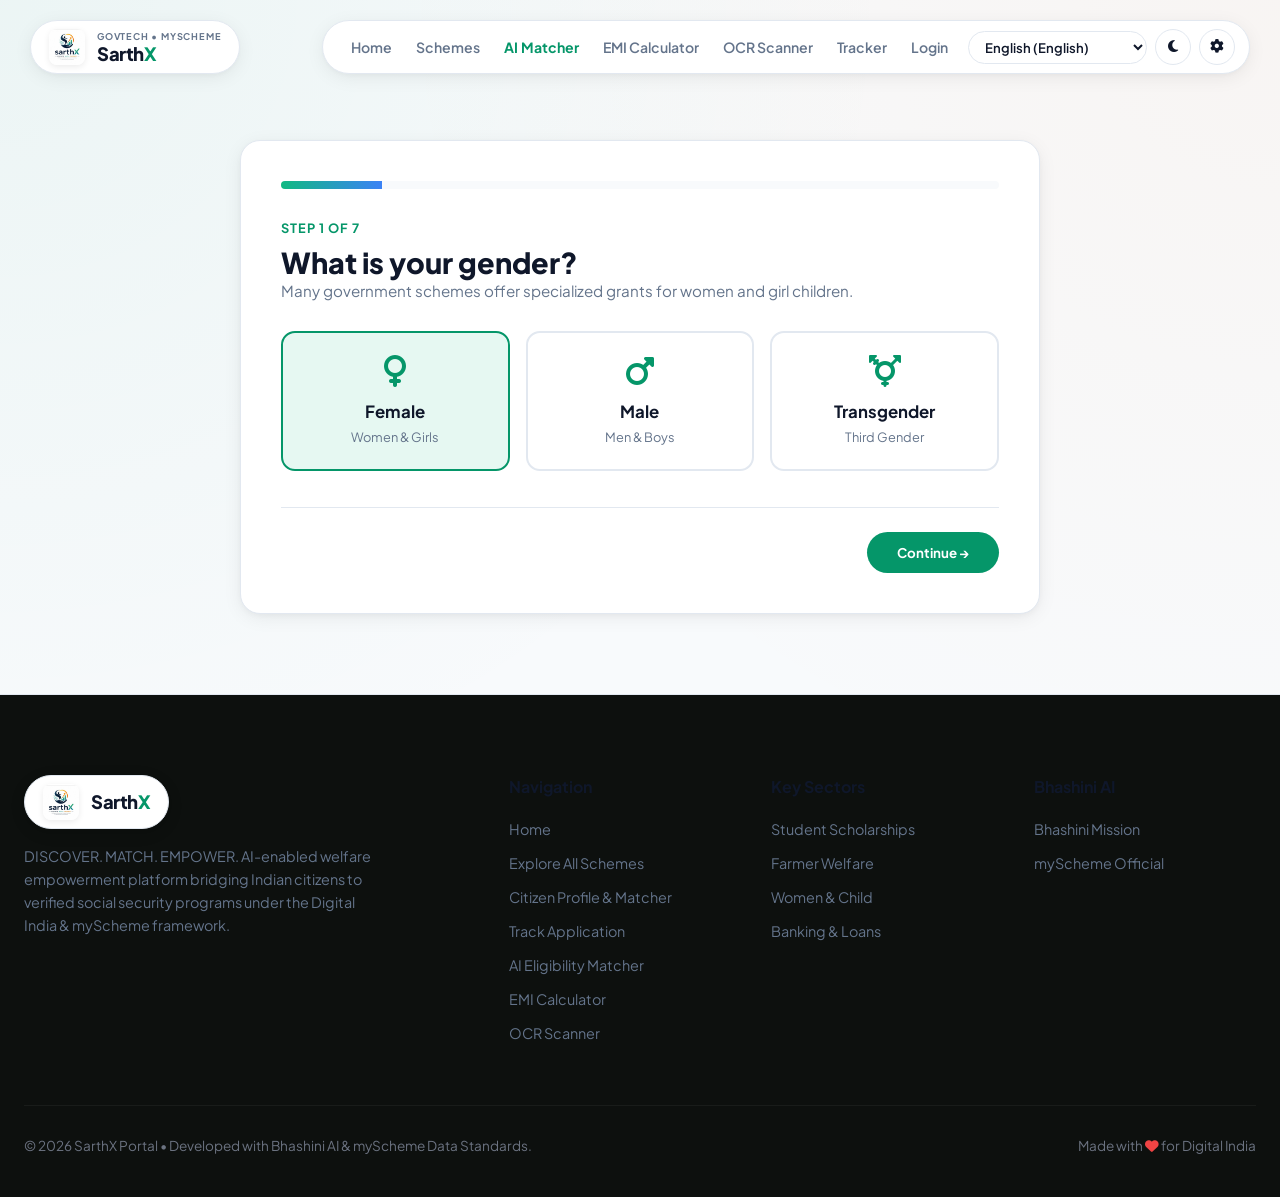
==== commit 6593918c: "feat: add customer login, scheme match scoring, gov form auto-fill bridge, application tracker, offi" ====
--- a/aimatcher.html
+++ b/aimatcher.html
@@ -18,7 +18,7 @@
        ============================================== -->
     <header class="site-header">
         <a href="index.html" class="nav-brand-pill">
-            <div class="brand-emblem"><i class="fa-solid fa-landmark-flag"></i></div>
+            <img src="img/sarthx-logo.png" alt="SarthX Logo" class="brand-logo-img">
             <div class="brand-text-box">
                 <span class="brand-subtitle">GovTech • MyScheme</span>
                 <span class="nav-brand">Sarth<span>X</span></span>
@@ -32,7 +32,8 @@
                 <li><a href="aimatcher.html" class="active" data-i18n="AI Matcher">AI Matcher</a></li>
                 <li><a href="calculator.html" data-i18n="Calculator">EMI Calculator</a></li>
                 <li><a href="ocr-scanner.html" data-i18n="OCR Scanner">OCR Scanner</a></li>
-                <li><a href="eligibility.html" data-i18n="Eligibility">Eligibility</a></li>
+                <li><a href="tracker.html" data-i18n="Tracker">Track Application</a></li>
+                <li><a href="login.html" data-i18n="Login">Login / Match</a></li>
             </ul>
 
             <div class="nav-actions">
@@ -43,7 +44,18 @@
                     <option value="mr">मराठी (Marathi)</option>
                     <option value="te">తెలుగు (Telugu)</option>
                     <option value="ta">தமிழ் (Tamil)</option>
+                    <option value="gu">ગુજરાતી (Gujarati)</option>
+                    <option value="kn">ಕನ್ನಡ (Kannada)</option>
+                    <option value="ml">മലയാളം (Malayalam)</option>
+                    <option value="pa">ਪੰਜਾਬੀ (Punjabi)</option>
+                    <option value="or">ଓଡ଼ିଆ (Odia)</option>
+                    <option value="as">অসমীয়া (Assamese)</option>
+                    <option value="ur">اردو (Urdu)</option>
                 </select>
+
+                <button id="themeToggleBtn" class="theme-toggle-btn" title="Toggle Light/Dark Theme" onclick="toggleTheme()">
+                    <i class="fa-solid fa-moon"></i>
+                </button>
 
                 <button id="bhashiniSettingsBtn" class="nav-icon-btn" onclick="openBhashiniModal()" title="Bhashini AI Settings">
                     <i class="fa-solid fa-gear"></i>
@@ -57,14 +69,15 @@
     </header>
 
     <!-- Mobile Drawer -->
-    <div id="mobileDrawer" style="display: none; position: fixed; top: 80px; left: 20px; right: 20px; background: #171c19; border: 1px solid var(--border-color); border-radius: 16px; padding: 24px; z-index: 999; box-shadow: 0 20px 40px rgba(0,0,0,0.8);">
+    <div id="mobileDrawer" style="display: none; position: fixed; top: 80px; left: 20px; right: 20px; background: var(--bg-card); border: 1px solid var(--border-color); border-radius: 16px; padding: 24px; z-index: 999; box-shadow: var(--shadow-soft);">
         <ul style="list-style: none; display: flex; flex-direction: column; gap: 16px;">
-            <li><a href="index.html" style="font-size: 1.1rem; font-weight: 600; color: #fff;">Home</a></li>
-            <li><a href="schemes.html" style="font-size: 1.1rem; font-weight: 600; color: #fff;">Schemes Directory</a></li>
+            <li><a href="index.html" style="font-size: 1.1rem; font-weight: 600; color: var(--text-main);">Home</a></li>
+            <li><a href="schemes.html" style="font-size: 1.1rem; font-weight: 600; color: var(--text-main);">Schemes Directory</a></li>
             <li><a href="aimatcher.html" style="font-size: 1.1rem; font-weight: 700; color: var(--primary);">AI Matcher</a></li>
-            <li><a href="calculator.html" style="font-size: 1.1rem; font-weight: 600; color: #fff;">EMI Calculator</a></li>
-            <li><a href="ocr-scanner.html" style="font-size: 1.1rem; font-weight: 600; color: #fff;">OCR Scanner</a></li>
-            <li><a href="eligibility.html" style="font-size: 1.1rem; font-weight: 600; color: #fff;">Eligibility Matrix</a></li>
+            <li><a href="calculator.html" style="font-size: 1.1rem; font-weight: 600; color: var(--text-main);">EMI Calculator</a></li>
+            <li><a href="ocr-scanner.html" style="font-size: 1.1rem; font-weight: 600; color: var(--text-main);">OCR Scanner</a></li>
+            <li><a href="tracker.html" style="font-size: 1.1rem; font-weight: 600; color: var(--text-main);">Track Application</a></li>
+            <li><a href="login.html" style="font-size: 1.1rem; font-weight: 600; color: var(--text-main);">Login / Match</a></li>
         </ul>
     </div>
 
@@ -475,11 +488,11 @@
         <div class="footer-container">
             <div>
                 <a href="index.html" class="nav-brand-pill" style="display: inline-flex; margin-bottom: 16px;">
-                    <div class="brand-emblem"><i class="fa-solid fa-landmark-flag"></i></div>
+                    <img src="img/sarthx-logo.png" alt="SarthX Logo" class="brand-logo-img">
                     <span class="nav-brand">Sarth<span>X</span></span>
                 </a>
                 <p style="font-size: 0.9rem; color: var(--text-muted); line-height: 1.6; max-width: 360px;">
-                    An AI-enabled welfare empowerment platform bridging Indian citizens to verified social security programs under the Digital India & myScheme framework.
+                    DISCOVER. MATCH. EMPOWER. AI-enabled welfare empowerment platform bridging Indian citizens to verified social security programs under the Digital India & myScheme framework.
                 </p>
             </div>
 
@@ -488,10 +501,11 @@
                 <ul class="footer-links">
                     <li><a href="index.html">Home</a></li>
                     <li><a href="schemes.html">Explore All Schemes</a></li>
+                    <li><a href="login.html">Citizen Profile & Matcher</a></li>
+                    <li><a href="tracker.html">Track Application</a></li>
                     <li><a href="aimatcher.html">AI Eligibility Matcher</a></li>
                     <li><a href="calculator.html">EMI Calculator</a></li>
                     <li><a href="ocr-scanner.html">OCR Scanner</a></li>
-                    <li><a href="eligibility.html">Document Matrix</a></li>
                 </ul>
             </div>
 
@@ -524,7 +538,23 @@
     <script src="js/schemes-data.js"></script>
     <script src="js/translations.js"></script>
     <script src="js/bhashini.js"></script>
+    <script src="js/gov-bridge.js"></script>
     <script>
+        function toggleTheme() {
+            document.body.classList.toggle('dark-theme');
+            const isDark = document.body.classList.contains('dark-theme');
+            localStorage.setItem('sarthx_theme', isDark ? 'dark' : 'light');
+            const icon = document.querySelector('#themeToggleBtn i');
+            if (icon) {
+                icon.className = isDark ? 'fa-solid fa-sun' : 'fa-solid fa-moon';
+            }
+        }
+
+        if (localStorage.getItem('sarthx_theme') === 'dark') {
+            document.body.classList.add('dark-theme');
+            const icon = document.querySelector('#themeToggleBtn i');
+            if (icon) icon.className = 'fa-solid fa-sun';
+        }
         window.addEventListener('languageChanged', () => {
             if (document.getElementById('resultsSection') && document.getElementById('resultsSection').style.display === 'block') {
                 computeMatches();
--- a/css/style.css
+++ b/css/style.css
@@ -3,11 +3,44 @@
    ========================================================= */
 
 :root {
-    --bg-dark: #121513;
-    --bg-card: #1c211e;
-    --bg-card-hover: #242b27;
-    --bg-input: #151916;
-    --border-color: rgba(255, 255, 255, 0.08);
+    --bg-dark: #f8fafc;
+    --bg-card: #ffffff;
+    --bg-card-hover: #f1f5f9;
+    --bg-input: #ffffff;
+    --border-color: #e2e8f0;
+    --border-focus: #059669;
+    
+    --primary: #059669;
+    --primary-glow: rgba(5, 150, 105, 0.18);
+    --primary-hover: #047857;
+    --accent-blue: #2563eb;
+    --accent-amber: #f59e0b;
+    --accent-orange: #f97316;
+    --accent-purple: #7c3aed;
+    
+    --text-main: #0f172a;
+    --text-muted: #64748b;
+    --text-dark: #0f172a;
+    --pill-bg: #ffffff;
+    --pill-border: #e2e8f0;
+    
+    --radius-sm: 8px;
+    --radius-md: 14px;
+    --radius-lg: 20px;
+    --radius-pill: 40px;
+    
+    --shadow-soft: 0 4px 20px -2px rgba(0, 0, 0, 0.08), 0 2px 6px -1px rgba(0, 0, 0, 0.04);
+    --shadow-card: 0 2px 10px rgba(0, 0, 0, 0.05);
+    --shadow-glow: 0 0 20px rgba(5, 150, 105, 0.16);
+    --transition: all 0.25s ease;
+}
+
+body.dark-theme {
+    --bg-dark: #0c1218;
+    --bg-card: #151e28;
+    --bg-card-hover: #1e293b;
+    --bg-input: #0f172a;
+    --border-color: rgba(255, 255, 255, 0.1);
     --border-focus: #10b981;
     
     --primary: #10b981;
@@ -15,21 +48,18 @@
     --primary-hover: #059669;
     --accent-blue: #3b82f6;
     --accent-amber: #f59e0b;
-    --accent-purple: #8b5cf6;
+    --accent-orange: #fb923c;
+    --accent-purple: #a855f7;
     
-    --text-main: #f3f4f6;
-    --text-muted: #9ca3af;
-    --text-dark: #121513;
-    --pill-bg: #f4efe6;
+    --text-main: #f1f5f9;
+    --text-muted: #94a3b8;
+    --text-dark: #f8fafc;
+    --pill-bg: #151e28;
+    --pill-border: rgba(255, 255, 255, 0.12);
     
-    --radius-sm: 8px;
-    --radius-md: 14px;
-    --radius-lg: 20px;
-    --radius-pill: 40px;
-    
-    --shadow-soft: 0 10px 30px rgba(0, 0, 0, 0.4);
+    --shadow-soft: 0 10px 30px rgba(0, 0, 0, 0.45);
+    --shadow-card: 0 10px 25px rgba(0, 0, 0, 0.35);
     --shadow-glow: 0 0 25px rgba(16, 185, 129, 0.2);
-    --transition: all 0.25s ease;
 }
 
 * {
@@ -46,6 +76,13 @@
     overflow-x: hidden;
     line-height: 1.5;
     min-height: 100vh;
+    background-image: radial-gradient(at 0% 0%, rgba(5, 150, 105, 0.05) 0px, transparent 50%),
+                      radial-gradient(at 100% 0%, rgba(249, 115, 22, 0.04) 0px, transparent 50%);
+}
+
+body.dark-theme {
+    background-image: radial-gradient(at 0% 0%, rgba(16, 185, 129, 0.08) 0px, transparent 50%),
+                      radial-gradient(at 100% 0%, rgba(59, 130, 246, 0.06) 0px, transparent 50%);
 }
 
 a {
@@ -83,24 +120,34 @@
 .nav-brand-pill {
     background: var(--pill-bg);
     color: var(--text-dark);
-    padding: 10px 22px;
+    padding: 8px 18px;
     border-radius: var(--radius-pill);
     display: flex;
     align-items: center;
-    gap: 14px;
+    gap: 12px;
     box-shadow: var(--shadow-soft);
+    border: 1px solid var(--border-color);
     text-decoration: none;
     transition: var(--transition);
 }
 
 .nav-brand-pill:hover {
     transform: translateY(-2px);
+    box-shadow: 0 8px 25px -4px rgba(0,0,0,0.12);
+}
+
+.brand-logo-img {
+    width: 36px;
+    height: 36px;
+    object-fit: contain;
+    border-radius: 8px;
+    box-shadow: 0 2px 6px rgba(0,0,0,0.08);
 }
 
 .brand-emblem {
     width: 34px;
     height: 34px;
-    background: #10b981;
+    background: var(--primary);
     color: #ffffff;
     border-radius: 50%;
     display: flex;
@@ -118,13 +165,13 @@
 .brand-subtitle {
     font-size: 0.58rem;
     font-weight: 700;
-    color: #666;
+    color: var(--text-muted);
     letter-spacing: 0.8px;
     text-transform: uppercase;
 }
 
 .nav-brand {
-    color: var(--text-dark);
+    color: var(--text-main);
     font-weight: 800;
     font-size: 1.15rem;
     letter-spacing: -0.5px;
@@ -137,23 +184,24 @@
 
 .nav-pill-right {
     background: var(--pill-bg);
-    padding: 8px 12px 8px 24px;
+    padding: 8px 14px 8px 24px;
     border-radius: var(--radius-pill);
     display: flex;
     align-items: center;
-    gap: 20px;
+    gap: 16px;
     box-shadow: var(--shadow-soft);
+    border: 1px solid var(--border-color);
 }
 
 .nav-links {
     display: flex;
     align-items: center;
-    gap: 18px;
+    gap: 16px;
     list-style: none;
 }
 
 .nav-links a {
-    color: #4b5563;
+    color: var(--text-muted);
     font-size: 0.88rem;
     font-weight: 600;
     transition: color 0.2s ease;
@@ -163,7 +211,7 @@
 
 .nav-links a:hover,
 .nav-links a.active {
-    color: var(--text-dark);
+    color: var(--primary);
     font-weight: 700;
 }
 
@@ -173,10 +221,11 @@
     gap: 8px;
 }
 
-.nav-icon-btn {
+.nav-icon-btn,
+.theme-toggle-btn {
     background: transparent;
-    border: 1px solid rgba(0, 0, 0, 0.12);
-    color: var(--text-dark);
+    border: 1px solid var(--border-color);
+    color: var(--text-main);
     width: 36px;
     height: 36px;
     border-radius: 50%;
@@ -187,19 +236,21 @@
     transition: var(--transition);
 }
 
-.nav-icon-btn:hover {
-    background: rgba(0, 0, 0, 0.08);
+.nav-icon-btn:hover,
+.theme-toggle-btn:hover {
+    background: var(--bg-card-hover);
+    color: var(--primary);
     transform: scale(1.05);
 }
 
 .nav-lang-select {
-    background: rgba(255, 255, 255, 0.08);
-    border: 1px solid rgba(0, 0, 0, 0.15);
+    background: var(--bg-card);
+    border: 1px solid var(--border-color);
     border-radius: 20px;
     padding: 6px 12px;
     font-size: 0.82rem;
     font-weight: 600;
-    color: var(--text-dark);
+    color: var(--text-main);
     cursor: pointer;
     outline: none;
     min-width: 145px;
@@ -208,8 +259,8 @@
 }
 
 .nav-lang-select option {
-    background: #181d19;
-    color: #e5e7eb;
+    background: var(--bg-card);
+    color: var(--text-main);
     padding: 8px 12px;
     font-size: 0.85rem;
 }
@@ -287,7 +338,7 @@
     display: flex;
     align-items: center;
     gap: 14px;
-    box-shadow: 0 15px 35px rgba(0, 0, 0, 0.35);
+    box-shadow: var(--shadow-soft);
     transition: var(--transition);
 }
 
@@ -301,12 +352,12 @@
     background: transparent;
     border: none;
     outline: none;
-    color: #ffffff;
+    color: var(--text-main);
     font-size: 1.05rem;
 }
 
 .search-input::placeholder {
-    color: #6b7280;
+    color: var(--text-muted);
 }
 
 .bhashini-mic-btn {
@@ -401,13 +452,19 @@
    BHASHINI CONVERSATIONAL SAHAYAK CARD
    ========================================================= */
 .bhashini-assistant-card {
-    background: linear-gradient(145deg, #1c2320 0%, #171d1a 100%);
-    border: 1px solid rgba(16, 185, 129, 0.25);
+    background: linear-gradient(145deg, #ffffff 0%, #f0fdf4 100%);
+    border: 1px solid rgba(5, 150, 105, 0.25);
     border-radius: var(--radius-lg);
     padding: 30px;
     max-width: 960px;
     margin: 40px auto;
     position: relative;
+    box-shadow: var(--shadow-soft);
+}
+
+body.dark-theme .bhashini-assistant-card {
+    background: linear-gradient(145deg, #1c2320 0%, #171d1a 100%);
+    border-color: rgba(16, 185, 129, 0.25);
     box-shadow: 0 20px 40px rgba(0, 0, 0, 0.5);
 }
 
@@ -434,6 +491,7 @@
 .assistant-badge h3 {
     font-size: 1.25rem;
     font-weight: 700;
+    color: var(--text-main);
 }
 
 .assistant-badge span {
@@ -454,11 +512,11 @@
 
 .assistant-input {
     flex: 1;
-    background: var(--bg-dark);
+    background: var(--bg-card);
     border: 1px solid var(--border-color);
     padding: 14px 20px;
     border-radius: var(--radius-md);
-    color: #ffffff;
+    color: var(--text-main);
     font-size: 0.95rem;
     outline: none;
     transition: var(--transition);
@@ -583,7 +641,7 @@
 .category-card h4 {
     font-size: 1.1rem;
     font-weight: 700;
-    color: #ffffff;
+    color: var(--text-main);
 }
 
 .category-count {
@@ -611,6 +669,7 @@
     display: flex;
     flex-direction: column;
     gap: 20px;
+    box-shadow: var(--shadow-card);
 }
 
 .schemes-search-bar {
@@ -635,11 +694,11 @@
 
 .schemes-search-bar .search-box input {
     width: 100%;
-    background: var(--bg-dark);
+    background: var(--bg-card);
     border: 1px solid var(--border-color);
     padding: 14px 20px 14px 48px;
     border-radius: var(--radius-md);
-    color: #ffffff;
+    color: var(--text-main);
     font-size: 0.95rem;
     outline: none;
     transition: var(--transition);
@@ -650,9 +709,9 @@
 }
 
 .filter-select {
-    background: var(--bg-dark);
-    border: 1px solid var(--border-color);
-    color: #ffffff;
+    background: var(--bg-card);
+    border: 1px solid var(--border-color);
+    color: var(--text-main);
     padding: 0 18px;
     height: 48px;
     border-radius: var(--radius-md);
@@ -660,6 +719,7 @@
     font-weight: 600;
     outline: none;
     cursor: pointer;
+    transition: var(--transition);
 }
 
 .category-filter-tabs {
@@ -669,7 +729,7 @@
 }
 
 .filter-tab-btn {
-    background: var(--bg-dark);
+    background: var(--bg-card);
     border: 1px solid var(--border-color);
     color: var(--text-muted);
     padding: 10px 18px;
@@ -680,8 +740,9 @@
 }
 
 .filter-tab-btn:hover {
-    color: #ffffff;
-    border-color: rgba(255, 255, 255, 0.2);
+    color: var(--primary);
+    border-color: var(--primary);
+    background: var(--bg-card-hover);
 }
 
 .filter-tab-btn.active {
@@ -747,7 +808,7 @@
     font-size: 1.25rem;
     font-weight: 700;
     margin-bottom: 8px;
-    color: #ffffff;
+    color: var(--text-main);
     line-height: 1.3;
 }
 
@@ -791,8 +852,9 @@
 
 .check-details-btn {
     flex: 1;
-    background: rgba(255, 255, 255, 0.08);
-    color: #ffffff;
+    background: var(--bg-card);
+    border: 1px solid var(--border-color);
+    color: var(--text-main);
     padding: 8px 14px;
     border-radius: 8px;
     font-size: 0.82rem;
@@ -802,8 +864,9 @@
 }
 
 .check-details-btn:hover {
-    background: rgba(255, 255, 255, 0.18);
-    color: #ffffff;
+    background: var(--bg-card-hover);
+    color: var(--primary);
+    border-color: var(--primary);
 }
 
 .direct-apply-btn {
@@ -837,7 +900,7 @@
     left: 0;
     width: 100vw;
     height: 100vh;
-    background: rgba(0, 0, 0, 0.75);
+    background: rgba(15, 23, 42, 0.6);
     backdrop-filter: blur(8px);
     display: flex;
     align-items: center;
@@ -855,7 +918,7 @@
 }
 
 .modal-content {
-    background: #171c19;
+    background: var(--bg-card);
     border: 1px solid var(--border-color);
     border-radius: var(--radius-lg);
     max-width: 680px;
@@ -864,9 +927,10 @@
     overflow-y: auto;
     padding: 36px;
     position: relative;
-    box-shadow: 0 25px 50px rgba(0, 0, 0, 0.6);
+    box-shadow: 0 25px 50px rgba(0, 0, 0, 0.2);
     transform: translateY(20px);
     transition: transform 0.3s ease;
+    color: var(--text-main);
 }
 
 .modal-overlay.active .modal-content {
@@ -877,7 +941,8 @@
     position: absolute;
     top: 20px;
     right: 20px;
-    background: rgba(255, 255, 255, 0.06);
+    background: var(--bg-card-hover);
+    border: 1px solid var(--border-color);
     color: var(--text-muted);
     width: 38px;
     height: 38px;
@@ -890,8 +955,8 @@
 }
 
 .modal-close-btn:hover {
-    background: rgba(255, 255, 255, 0.15);
-    color: #ffffff;
+    background: var(--border-color);
+    color: var(--text-main);
 }
 
 .modal-header {
@@ -913,7 +978,7 @@
 .modal-title {
     font-size: 1.6rem;
     font-weight: 800;
-    color: #ffffff;
+    color: var(--text-main);
     line-height: 1.25;
 }
 
@@ -952,7 +1017,7 @@
 }
 
 .info-box {
-    background: var(--bg-dark);
+    background: var(--bg-card-hover);
     border: 1px solid var(--border-color);
     padding: 16px;
     border-radius: var(--radius-md);
@@ -970,13 +1035,13 @@
 .info-box p {
     font-size: 0.95rem;
     font-weight: 600;
-    color: #ffffff;
+    color: var(--text-main);
 }
 
 .modal-section-title {
     font-size: 1rem;
     font-weight: 700;
-    color: #ffffff;
+    color: var(--text-main);
     margin-bottom: 10px;
     display: flex;
     align-items: center;
@@ -1086,7 +1151,7 @@
 .step-title {
     font-size: 1.8rem;
     font-weight: 800;
-    color: #ffffff;
+    color: var(--text-main);
     line-height: 1.25;
 }
 
@@ -1098,7 +1163,7 @@
 }
 
 .option-card {
-    background: var(--bg-dark);
+    background: var(--bg-card);
     border: 2px solid var(--border-color);
     border-radius: var(--radius-md);
     padding: 22px;
@@ -1108,7 +1173,7 @@
 }
 
 .option-card:hover {
-    border-color: rgba(16, 185, 129, 0.4);
+    border-color: var(--primary);
     background: var(--bg-card-hover);
 }
 
@@ -1127,7 +1192,7 @@
 .option-card h4 {
     font-size: 1.05rem;
     font-weight: 700;
-    color: #ffffff;
+    color: var(--text-main);
 }
 
 .option-card p {
@@ -1175,8 +1240,9 @@
 }
 
 .wizard-btn-prev:hover {
-    color: #ffffff;
-    border-color: rgba(255, 255, 255, 0.3);
+    color: var(--primary);
+    border-color: var(--primary);
+    background: var(--bg-card-hover);
 }
 
 .wizard-btn-next {
@@ -1211,7 +1277,7 @@
     border: 1px solid var(--border-color);
     border-radius: var(--radius-lg);
     padding: 32px;
-    box-shadow: var(--shadow-soft);
+    box-shadow: var(--shadow-card);
 }
 
 .calc-preset-tabs {
@@ -1222,7 +1288,7 @@
 }
 
 .preset-chip {
-    background: var(--bg-dark);
+    background: var(--bg-card);
     border: 1px solid var(--border-color);
     color: var(--text-muted);
     padding: 6px 14px;
@@ -1255,7 +1321,7 @@
 .calc-label {
     font-size: 0.88rem;
     font-weight: 700;
-    color: #ffffff;
+    color: var(--text-main);
 }
 
 .calc-val-badge {
@@ -1275,14 +1341,20 @@
 }
 
 .calc-results-card {
-    background: linear-gradient(145deg, #1a221e 0%, #151b18 100%);
-    border: 1px solid rgba(16, 185, 129, 0.3);
+    background: linear-gradient(145deg, #ffffff 0%, #f0fdf4 100%);
+    border: 1px solid rgba(5, 150, 105, 0.25);
     border-radius: var(--radius-lg);
     padding: 32px;
-    box-shadow: 0 15px 35px rgba(0,0,0,0.5);
+    box-shadow: var(--shadow-soft);
     display: flex;
     flex-direction: column;
     gap: 20px;
+}
+
+body.dark-theme .calc-results-card {
+    background: linear-gradient(145deg, #1a221e 0%, #151b18 100%);
+    border-color: rgba(16, 185, 129, 0.3);
+    box-shadow: 0 15px 35px rgba(0,0,0,0.5);
 }
 
 .emi-highlight-box {
@@ -1294,7 +1366,7 @@
 .emi-amount-large {
     font-size: 2.8rem;
     font-weight: 800;
-    color: #ffffff;
+    color: var(--text-main);
     line-height: 1.1;
     margin: 6px 0;
 }
@@ -1318,7 +1390,7 @@
 
 .metric-item span:last-child {
     font-weight: 700;
-    color: #ffffff;
+    color: var(--text-main);
 }
 
 .split-bar-container {
@@ -1398,7 +1470,7 @@
 .ocr-progress-bar {
     width: 100%;
     height: 8px;
-    background: var(--bg-dark);
+    background: var(--bg-card-hover);
     border-radius: 4px;
     overflow: hidden;
 }
@@ -1411,7 +1483,7 @@
 }
 
 .extracted-data-card {
-    background: var(--bg-dark);
+    background: var(--bg-card-hover);
     border: 1px solid var(--border-color);
     border-radius: var(--radius-md);
     padding: 24px;
@@ -1473,7 +1545,7 @@
 .footer-col h3 {
     font-size: 1rem;
     font-weight: 700;
-    color: #ffffff;
+    color: var(--text-main);
     margin-bottom: 18px;
 }
 
@@ -1564,3 +1636,497 @@
         flex-direction: column;
     }
 }
+
+/* =========================================================
+   CUSTOMER LOGIN & ONBOARDING STYLES (login.html)
+   ========================================================= */
+.login-page-wrapper {
+    padding-top: 130px;
+    padding-bottom: 80px;
+}
+
+.login-hero-header {
+    text-align: center;
+    max-width: 680px;
+    margin: 0 auto 36px auto;
+}
+
+.login-brand-banner {
+    display: flex;
+    flex-direction: column;
+    align-items: center;
+    gap: 12px;
+    margin-bottom: 20px;
+}
+
+.login-logo-img {
+    width: 72px;
+    height: 72px;
+    object-fit: contain;
+    border-radius: 16px;
+    box-shadow: 0 4px 15px rgba(0, 0, 0, 0.08);
+}
+
+.login-card {
+    background: var(--bg-card);
+    border: 1px solid var(--border-color);
+    border-radius: var(--radius-lg);
+    padding: 36px;
+    box-shadow: var(--shadow-card);
+    max-width: 860px;
+    margin: 0 auto 40px auto;
+}
+
+.form-grid-2col {
+    display: grid;
+    grid-template-columns: 1fr 1fr;
+    gap: 20px;
+}
+
+.form-group {
+    display: flex;
+    flex-direction: column;
+    gap: 8px;
+    margin-bottom: 20px;
+}
+
+.form-label {
+    font-size: 0.88rem;
+    font-weight: 700;
+    color: var(--text-main);
+    display: flex;
+    align-items: center;
+    gap: 6px;
+}
+
+.form-label span.req {
+    color: #ef4444;
+}
+
+.form-input,
+.form-select {
+    width: 100%;
+    background: var(--bg-card);
+    border: 1.5px solid var(--border-color);
+    color: var(--text-main);
+    padding: 13px 18px;
+    border-radius: var(--radius-md);
+    font-size: 0.95rem;
+    font-family: inherit;
+    outline: none;
+    transition: var(--transition);
+}
+
+.form-input:focus,
+.form-select:focus {
+    border-color: var(--primary);
+    box-shadow: 0 0 0 3px rgba(5, 150, 105, 0.12);
+}
+
+.phone-otp-group {
+    display: flex;
+    gap: 10px;
+}
+
+.btn-send-otp {
+    background: rgba(5, 150, 105, 0.12);
+    color: var(--primary);
+    border: 1px solid rgba(5, 150, 105, 0.3);
+    padding: 0 18px;
+    border-radius: var(--radius-md);
+    font-weight: 700;
+    font-size: 0.85rem;
+    white-space: nowrap;
+    transition: var(--transition);
+}
+
+.btn-send-otp:hover {
+    background: var(--primary);
+    color: #ffffff;
+}
+
+.otp-verification-box {
+    background: var(--bg-card-hover);
+    border: 1px dashed var(--border-color);
+    border-radius: var(--radius-md);
+    padding: 16px;
+    margin-top: 10px;
+    display: none;
+}
+
+.btn-login-submit {
+    background: linear-gradient(135deg, var(--primary) 0%, #047857 100%);
+    color: #ffffff;
+    width: 100%;
+    padding: 16px;
+    border-radius: var(--radius-pill);
+    font-size: 1.05rem;
+    font-weight: 800;
+    display: flex;
+    align-items: center;
+    justify-content: center;
+    gap: 10px;
+    box-shadow: 0 4px 15px rgba(5, 150, 105, 0.3);
+    transition: var(--transition);
+    margin-top: 10px;
+}
+
+.btn-login-submit:hover {
+    transform: translateY(-2px);
+    box-shadow: 0 6px 20px rgba(5, 150, 105, 0.4);
+}
+
+/* Logged-in Profile Banner */
+.citizen-profile-bar {
+    background: linear-gradient(135deg, rgba(5, 150, 105, 0.08) 0%, rgba(37, 99, 235, 0.08) 100%);
+    border: 1px solid rgba(5, 150, 105, 0.25);
+    border-radius: var(--radius-lg);
+    padding: 24px 30px;
+    display: flex;
+    align-items: center;
+    justify-content: space-between;
+    flex-wrap: wrap;
+    gap: 16px;
+    margin-bottom: 36px;
+}
+
+.citizen-info-summary {
+    display: flex;
+    align-items: center;
+    gap: 18px;
+}
+
+.citizen-avatar {
+    width: 52px;
+    height: 52px;
+    background: linear-gradient(135deg, var(--primary), #2563eb);
+    color: #ffffff;
+    border-radius: 50%;
+    display: flex;
+    align-items: center;
+    justify-content: center;
+    font-size: 1.4rem;
+    font-weight: 800;
+}
+
+.citizen-badges {
+    display: flex;
+    gap: 8px;
+    flex-wrap: wrap;
+    margin-top: 6px;
+}
+
+.citizen-badge-chip {
+    font-size: 0.75rem;
+    font-weight: 700;
+    padding: 3px 10px;
+    border-radius: 12px;
+    background: var(--bg-card);
+    border: 1px solid var(--border-color);
+    color: var(--text-main);
+}
+
+/* Scheme Recommendations Grid & Match Score Pill */
+.match-score-pill {
+    display: inline-flex;
+    align-items: center;
+    gap: 6px;
+    padding: 6px 14px;
+    border-radius: var(--radius-pill);
+    font-weight: 800;
+    font-size: 0.85rem;
+    letter-spacing: 0.3px;
+}
+
+.match-high {
+    background: rgba(16, 185, 129, 0.15);
+    color: #059669;
+    border: 1px solid rgba(16, 185, 129, 0.35);
+}
+
+.match-mid {
+    background: rgba(245, 158, 11, 0.15);
+    color: #d97706;
+    border: 1px solid rgba(245, 158, 11, 0.35);
+}
+
+.match-reasons-list {
+    margin: 12px 0;
+    display: flex;
+    flex-direction: column;
+    gap: 5px;
+    font-size: 0.8rem;
+}
+
+.match-reason-item {
+    color: var(--text-muted);
+    display: flex;
+    align-items: center;
+    gap: 6px;
+}
+
+.match-reason-item i {
+    color: var(--primary);
+    font-size: 0.75rem;
+}
+
+.btn-auto-fill-gov {
+    flex: 1.3;
+    background: linear-gradient(135deg, #059669 0%, #047857 100%);
+    color: #ffffff;
+    padding: 9px 14px;
+    border-radius: 8px;
+    font-size: 0.82rem;
+    font-weight: 700;
+    display: flex;
+    align-items: center;
+    justify-content: center;
+    gap: 6px;
+    cursor: pointer;
+    transition: var(--transition);
+    border: none;
+}
+
+.btn-auto-fill-gov:hover {
+    transform: translateY(-1px);
+    box-shadow: 0 4px 12px rgba(5, 150, 105, 0.35);
+}
+
+/* =========================================================
+   GOVERNMENT FORM AUTO-FILL BRIDGE MODAL
+   ========================================================= */
+.gov-modal-dialog {
+    max-width: 760px;
+}
+
+.gov-modal-header {
+    border-bottom: 2px solid var(--border-color);
+    padding-bottom: 16px;
+    margin-bottom: 20px;
+    display: flex;
+    align-items: center;
+    justify-content: space-between;
+}
+
+.gov-emblem-badge {
+    display: flex;
+    align-items: center;
+    gap: 12px;
+}
+
+.gov-emblem-badge img {
+    height: 44px;
+    width: 44px;
+    object-fit: contain;
+    border-radius: 6px;
+}
+
+.gov-form-section-title {
+    font-size: 0.9rem;
+    font-weight: 800;
+    text-transform: uppercase;
+    letter-spacing: 0.8px;
+    color: var(--primary);
+    margin: 20px 0 12px 0;
+    display: flex;
+    align-items: center;
+    gap: 8px;
+}
+
+.gov-field-prefilled {
+    background: rgba(5, 150, 105, 0.05) !important;
+    border-color: rgba(5, 150, 105, 0.4) !important;
+}
+
+.gov-verified-check {
+    color: var(--primary);
+    font-size: 0.85rem;
+    margin-left: auto;
+}
+
+.gov-disclaimer-box {
+    background: var(--bg-card-hover);
+    border: 1px solid var(--border-color);
+    border-radius: var(--radius-md);
+    padding: 14px 18px;
+    font-size: 0.82rem;
+    color: var(--text-muted);
+    line-height: 1.5;
+    margin: 20px 0;
+}
+
+/* =========================================================
+   APPLICATION TRACKER STYLES (tracker.html)
+   ========================================================= */
+.tracker-page-wrapper {
+    padding-top: 130px;
+    padding-bottom: 80px;
+}
+
+.tracker-search-card {
+    background: var(--bg-card);
+    border: 1px solid var(--border-color);
+    border-radius: var(--radius-lg);
+    padding: 32px;
+    box-shadow: var(--shadow-card);
+    max-width: 760px;
+    margin: 0 auto 36px auto;
+}
+
+.tracker-search-input-group {
+    display: flex;
+    gap: 12px;
+    margin-top: 16px;
+}
+
+.tracker-result-card {
+    background: var(--bg-card);
+    border: 1px solid var(--border-color);
+    border-radius: var(--radius-lg);
+    padding: 32px;
+    box-shadow: var(--shadow-card);
+    max-width: 860px;
+    margin: 0 auto 30px auto;
+}
+
+.tracker-app-header {
+    display: flex;
+    justify-content: space-between;
+    align-items: flex-start;
+    border-bottom: 1px solid var(--border-color);
+    padding-bottom: 20px;
+    margin-bottom: 24px;
+    flex-wrap: wrap;
+    gap: 14px;
+}
+
+.tracker-ref-id {
+    font-size: 1.15rem;
+    font-weight: 800;
+    color: var(--primary);
+    font-family: monospace;
+    letter-spacing: 0.5px;
+}
+
+.status-badge-pipeline {
+    padding: 6px 16px;
+    border-radius: var(--radius-pill);
+    font-size: 0.85rem;
+    font-weight: 800;
+    display: inline-flex;
+    align-items: center;
+    gap: 6px;
+}
+
+.status-badge-approved { background: rgba(16, 185, 129, 0.15); color: #059669; border: 1px solid rgba(16, 185, 129, 0.3); }
+.status-badge-scrutiny { background: rgba(245, 158, 11, 0.15); color: #d97706; border: 1px solid rgba(245, 158, 11, 0.3); }
+.status-badge-disbursed { background: rgba(37, 99, 235, 0.15); color: #2563eb; border: 1px solid rgba(37, 99, 235, 0.3); }
+
+/* Interactive 4-Stage Timeline */
+.status-pipeline-steps {
+    display: grid;
+    grid-template-columns: repeat(4, 1fr);
+    gap: 12px;
+    margin: 32px 0;
+    position: relative;
+}
+
+.pipeline-step {
+    display: flex;
+    flex-direction: column;
+    align-items: center;
+    text-align: center;
+    position: relative;
+}
+
+.pipeline-step-node {
+    width: 44px;
+    height: 44px;
+    border-radius: 50%;
+    background: var(--bg-card);
+    border: 2px solid var(--border-color);
+    color: var(--text-muted);
+    display: flex;
+    align-items: center;
+    justify-content: center;
+    font-size: 1.1rem;
+    margin-bottom: 12px;
+    z-index: 2;
+    transition: var(--transition);
+}
+
+.pipeline-step.completed .pipeline-step-node {
+    background: var(--primary);
+    border-color: var(--primary);
+    color: #ffffff;
+}
+
+.pipeline-step.current .pipeline-step-node {
+    background: var(--bg-card);
+    border-color: var(--accent-orange);
+    color: var(--accent-orange);
+    box-shadow: 0 0 0 4px rgba(249, 115, 22, 0.2);
+    animation: pulseStep 1.8s infinite;
+}
+
+@keyframes pulseStep {
+    0% { transform: scale(1); }
+    50% { transform: scale(1.08); }
+    100% { transform: scale(1); }
+}
+
+.pipeline-step-label {
+    font-size: 0.82rem;
+    font-weight: 700;
+    color: var(--text-main);
+    line-height: 1.3;
+}
+
+.pipeline-step-time {
+    font-size: 0.72rem;
+    color: var(--text-muted);
+    margin-top: 4px;
+}
+
+/* Official Acknowledgement Receipt Card */
+.receipt-card-modal {
+    background: #ffffff;
+    color: #0f172a;
+    border: 2px dashed #cbd5e1;
+    border-radius: var(--radius-md);
+    padding: 28px;
+    margin: 20px 0;
+}
+
+.receipt-header-row {
+    display: flex;
+    justify-content: space-between;
+    align-items: center;
+    border-bottom: 1px solid #e2e8f0;
+    padding-bottom: 16px;
+    margin-bottom: 16px;
+}
+
+.receipt-qr-box {
+    width: 80px;
+    height: 80px;
+    border: 1px solid #e2e8f0;
+    display: flex;
+    align-items: center;
+    justify-content: center;
+    font-size: 2.2rem;
+    color: #059669;
+    background: #f8fafc;
+    border-radius: 8px;
+}
+
+@media (max-width: 768px) {
+    .form-grid-2col {
+        grid-template-columns: 1fr;
+    }
+    
+    .status-pipeline-steps {
+        grid-template-columns: 1fr;
+        gap: 20px;
+    }
+}
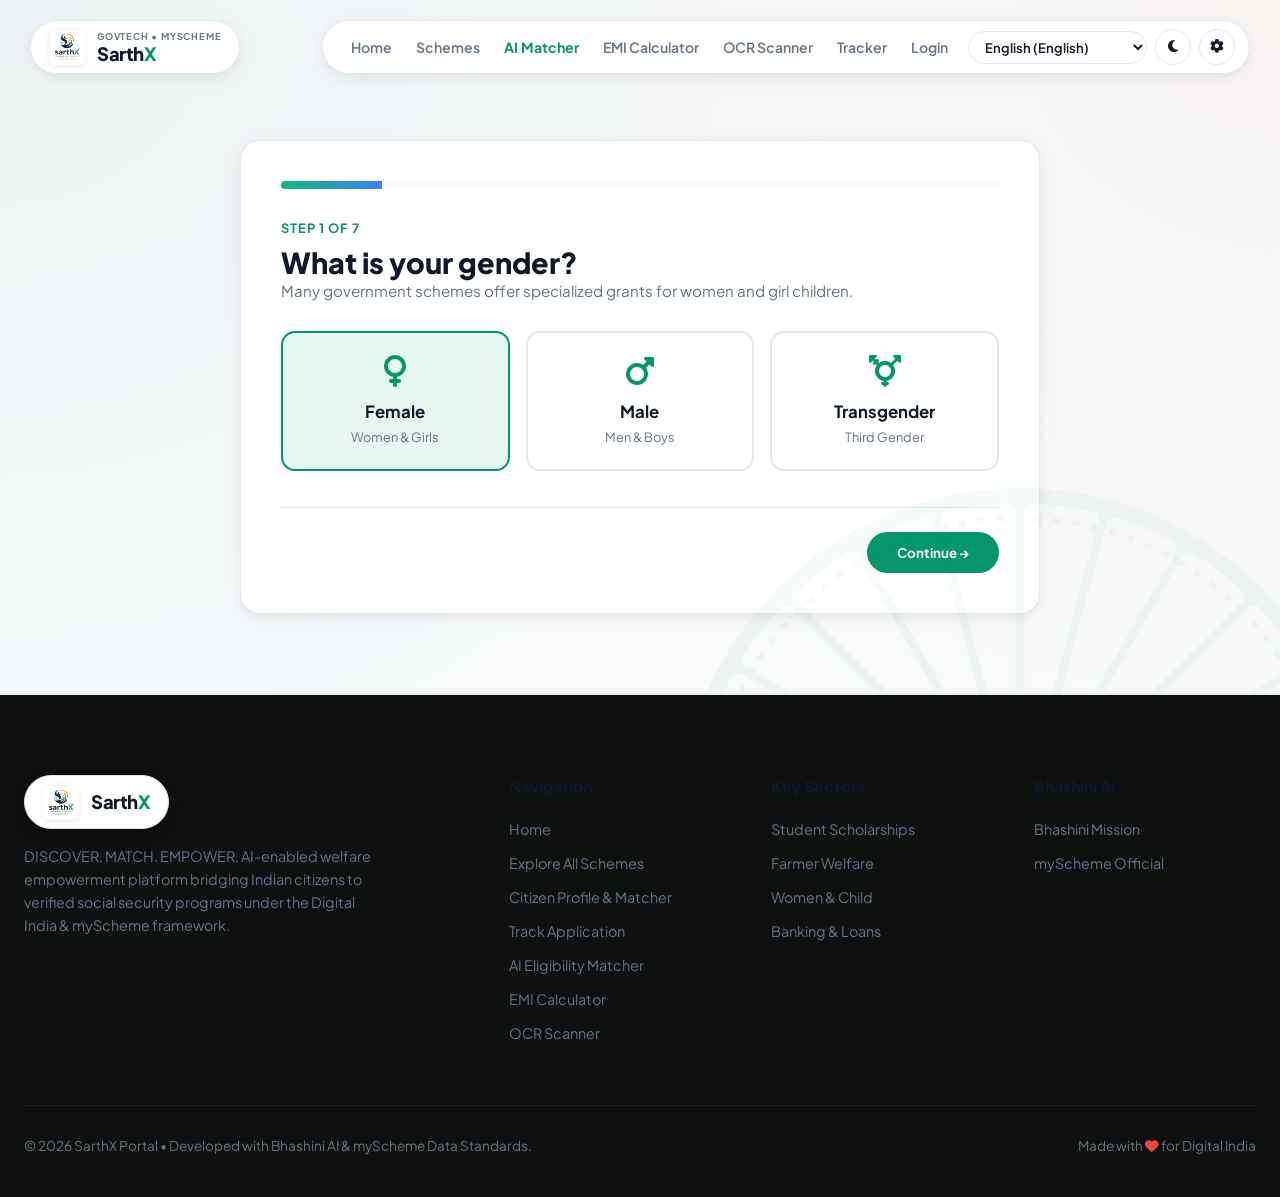
==== commit d51abfbe: "feat: add visual banners and animations to scheme suggestions, 13-language Bhashini AI assistant wit" ====
--- a/aimatcher.html
+++ b/aimatcher.html
@@ -461,10 +461,15 @@
             <h4 class="modal-section-title"><i class="fa-solid fa-circle-info" style="color: var(--primary);"></i> Application Process</h4>
             <p id="modalAppProcess" style="font-size: 0.9rem; color: var(--text-muted); margin-bottom: 24px; line-height: 1.5;"></p>
 
-            <a href="#" target="_blank" rel="noopener noreferrer" class="modal-action-btn" id="modalApplyBtn">
-                <span>Direct Apply on Official Government Portal</span>
-                <i class="fa-solid fa-arrow-up-right-from-square" style="margin-left: 8px;"></i>
-            </a>
+            <div style="display: flex; gap: 12px; flex-wrap: wrap;">
+                <button type="button" id="modalGovAutoFillBtn" class="btn-auto-fill-gov" style="flex: 1.4; padding: 14px; border-radius: var(--radius-pill); font-size: 0.95rem;">
+                    <i class="fa-solid fa-file-signature"></i> Auto-Fill & Apply (Gov Bridge)
+                </button>
+                <a href="#" target="_blank" rel="noopener noreferrer" class="check-details-btn" id="modalApplyBtn" style="flex: 1; padding: 14px; border-radius: var(--radius-pill); display: flex; align-items: center; justify-content: center; gap: 6px;">
+                    <span>Direct Official Portal</span>
+                    <i class="fa-solid fa-arrow-up-right-from-square"></i>
+                </a>
+            </div>
         </div>
     </div>
 
@@ -690,34 +695,40 @@
             }
 
             const detailsLabel = window.t ? window.t('btn_check_details') : 'Details';
-            const applyLabel = window.t ? window.t('btn_direct_apply') : 'Direct Apply';
             const matchLabel = isEligible ? '100% Match' : 'Likely Eligible';
 
             return list.map(scheme => {
                 const applyLink = scheme.directApplyUrl || scheme.officialUrl;
-                const catName = window.t ? window.t('cat_' + scheme.category) : scheme.categoryName;
+                const bannerHtml = window.SarthXGovBridge ? SarthXGovBridge.getSchemeVisualBanner(scheme) : '';
                 return `
-                    <div class="scheme-card" style="background: var(--bg-dark); border-color: ${isEligible ? 'rgba(16,185,129,0.3)' : 'var(--border-color)'};">
+                    <div class="scheme-card animated-card" style="background: var(--bg-dark); border-color: ${isEligible ? 'rgba(16,185,129,0.35)' : 'var(--border-color)'};">
                         <div>
-                            <div class="card-top">
-                                <span class="scheme-badge ${scheme.badgeClass}">${catName}</span>
-                                <span style="font-size: 0.75rem; color: ${isEligible ? 'var(--primary)' : '#f59e0b'}; font-weight: 700;">
-                                    <i class="fa-solid ${isEligible ? 'fa-circle-check' : 'fa-triangle-exclamation'}"></i> ${matchLabel}
-                                </span>
-                            </div>
-                            <div class="scheme-card-body">
-                                <h3>${scheme.title}</h3>
-                                <p>${scheme.brief}</p>
+                            ${bannerHtml}
+                            <div style="padding: 14px 18px 0 18px;">
+                                <div class="card-top" style="margin-bottom: 8px;">
+                                    <span class="scheme-badge ${scheme.badgeClass}">${scheme.categoryName}</span>
+                                    <span style="font-size: 0.78rem; color: ${isEligible ? 'var(--primary)' : '#f59e0b'}; font-weight: 700;">
+                                        <i class="fa-solid ${isEligible ? 'fa-circle-check' : 'fa-triangle-exclamation'}"></i> ${matchLabel}
+                                    </span>
+                                </div>
+                                <div class="scheme-card-body">
+                                    <h3 style="font-size: 1.12rem;">${scheme.title}</h3>
+                                    <p style="font-size: 0.85rem;">${scheme.brief}</p>
+                                </div>
                             </div>
                         </div>
-                        <div class="card-footer">
+                        <div class="card-footer" style="margin: 14px 18px 18px 18px;">
                             <div class="benefit-row">
-                                <span class="benefit-tag">${scheme.benefit}</span>
+                                <span class="benefit-tag" style="font-size: 0.85rem;">${scheme.benefit}</span>
                             </div>
                             <div class="card-actions-group">
-                                <button class="check-details-btn" onclick="openSchemeModal('${scheme.id}')">${detailsLabel}</button>
-                                <a href="${applyLink}" target="_blank" rel="noopener noreferrer" class="direct-apply-btn">
-                                    <span>${applyLabel}</span>
+                                <button class="check-details-btn" onclick="openSchemeModal('${scheme.id}')">
+                                    <i class="fa-solid fa-circle-info"></i> ${detailsLabel}
+                                </button>
+                                <button class="btn-auto-fill-gov" onclick="SarthXGovBridge.openGovModal('${scheme.id}')" title="Auto-Fill & Apply with SarthX Bridge">
+                                    <i class="fa-solid fa-bolt"></i> Auto-Fill
+                                </button>
+                                <a href="${applyLink}" target="_blank" rel="noopener noreferrer" class="check-details-btn" style="flex: 0.6; display: flex; align-items: center; justify-content: center;" title="Open Official Portal">
                                     <i class="fa-solid fa-arrow-up-right-from-square"></i>
                                 </a>
                             </div>
@@ -742,6 +753,15 @@
             
             const applyLink = scheme.directApplyUrl || scheme.officialUrl;
             document.getElementById('modalApplyBtn').href = applyLink;
+            const govBtn = document.getElementById('modalGovAutoFillBtn');
+            if (govBtn) {
+                govBtn.onclick = () => {
+                    closeSchemeModal();
+                    if (window.SarthXGovBridge) {
+                        window.SarthXGovBridge.openGovModal(scheme.id);
+                    }
+                };
+            }
 
             const docsList = document.getElementById('modalDocsList');
             docsList.innerHTML = scheme.documentsRequired.map(doc => `
--- a/css/style.css
+++ b/css/style.css
@@ -76,13 +76,64 @@
     overflow-x: hidden;
     line-height: 1.5;
     min-height: 100vh;
+    position: relative;
     background-image: radial-gradient(at 0% 0%, rgba(5, 150, 105, 0.05) 0px, transparent 50%),
                       radial-gradient(at 100% 0%, rgba(249, 115, 22, 0.04) 0px, transparent 50%);
+}
+
+/* =========================================================
+   AUTHENTIC 24-SPOKE ROTATING ASHOK CHAKRA BACKGROUND
+   ========================================================= */
+body::before {
+    content: '';
+    position: fixed;
+    top: 50%;
+    left: 50%;
+    width: min(760px, 92vw);
+    height: min(760px, 92vw);
+    background-image: url("data:image/svg+xml,%3Csvg xmlns='http://www.w3.org/2000/svg' viewBox='0 0 200 200'%3E%3Cdefs%3E%3Cg id='spoke'%3E%3Cline x1='100' y1='100' x2='100' y2='14' stroke='%23059669' stroke-width='2.2' stroke-linecap='round'/%3E%3Ccircle cx='100' cy='14' r='2' fill='%23059669'/%3E%3C/g%3E%3C/defs%3E%3Ccircle cx='100' cy='100' r='88' fill='none' stroke='%23059669' stroke-width='4'/%3E%3Ccircle cx='100' cy='100' r='82' fill='none' stroke='%23059669' stroke-width='1.5' stroke-dasharray='2 3'/%3E%3Ccircle cx='100' cy='100' r='18' fill='%23059669'/%3E%3Ccircle cx='100' cy='100' r='7' fill='%23ffffff'/%3E%3Cuse href='%23spoke'/%3E%3Cuse href='%23spoke' transform='rotate(15 100 100)'/%3E%3Cuse href='%23spoke' transform='rotate(30 100 100)'/%3E%3Cuse href='%23spoke' transform='rotate(45 100 100)'/%3E%3Cuse href='%23spoke' transform='rotate(60 100 100)'/%3E%3Cuse href='%23spoke' transform='rotate(75 100 100)'/%3E%3Cuse href='%23spoke' transform='rotate(90 100 100)'/%3E%3Cuse href='%23spoke' transform='rotate(105 100 100)'/%3E%3Cuse href='%23spoke' transform='rotate(120 100 100)'/%3E%3Cuse href='%23spoke' transform='rotate(135 100 100)'/%3E%3Cuse href='%23spoke' transform='rotate(150 100 100)'/%3E%3Cuse href='%23spoke' transform='rotate(165 100 100)'/%3E%3Cuse href='%23spoke' transform='rotate(180 100 100)'/%3E%3Cuse href='%23spoke' transform='rotate(195 100 100)'/%3E%3Cuse href='%23spoke' transform='rotate(210 100 100)'/%3E%3Cuse href='%23spoke' transform='rotate(225 100 100)'/%3E%3Cuse href='%23spoke' transform='rotate(240 100 100)'/%3E%3Cuse href='%23spoke' transform='rotate(255 100 100)'/%3E%3Cuse href='%23spoke' transform='rotate(270 100 100)'/%3E%3Cuse href='%23spoke' transform='rotate(285 100 100)'/%3E%3Cuse href='%23spoke' transform='rotate(300 100 100)'/%3E%3Cuse href='%23spoke' transform='rotate(315 100 100)'/%3E%3Cuse href='%23spoke' transform='rotate(330 100 100)'/%3E%3Cuse href='%23spoke' transform='rotate(345 100 100)'/%3E%3C/svg%3E");
+    background-size: contain;
+    background-repeat: no-repeat;
+    background-position: center;
+    pointer-events: none;
+    z-index: 0;
+    opacity: 0.045;
+    animation: rotateAshokChakra 75s linear infinite;
+    transform-origin: center center;
+    filter: drop-shadow(0 0 25px rgba(5, 150, 105, 0.1));
 }
 
 body.dark-theme {
     background-image: radial-gradient(at 0% 0%, rgba(16, 185, 129, 0.08) 0px, transparent 50%),
                       radial-gradient(at 100% 0%, rgba(59, 130, 246, 0.06) 0px, transparent 50%);
+}
+
+body.dark-theme::before {
+    opacity: 0.065;
+    background-image: url("data:image/svg+xml,%3Csvg xmlns='http://www.w3.org/2000/svg' viewBox='0 0 200 200'%3E%3Cdefs%3E%3Cg id='spoke'%3E%3Cline x1='100' y1='100' x2='100' y2='14' stroke='%2310b981' stroke-width='2.2' stroke-linecap='round'/%3E%3Ccircle cx='100' cy='14' r='2' fill='%2310b981'/%3E%3C/g%3E%3C/defs%3E%3Ccircle cx='100' cy='100' r='88' fill='none' stroke='%2310b981' stroke-width='4'/%3E%3Ccircle cx='100' cy='100' r='82' fill='none' stroke='%2310b981' stroke-width='1.5' stroke-dasharray='2 3'/%3E%3Ccircle cx='100' cy='100' r='18' fill='%2310b981'/%3E%3Ccircle cx='100' cy='100' r='7' fill='%23151e28'/%3E%3Cuse href='%23spoke'/%3E%3Cuse href='%23spoke' transform='rotate(15 100 100)'/%3E%3Cuse href='%23spoke' transform='rotate(30 100 100)'/%3E%3Cuse href='%23spoke' transform='rotate(45 100 100)'/%3E%3Cuse href='%23spoke' transform='rotate(60 100 100)'/%3E%3Cuse href='%23spoke' transform='rotate(75 100 100)'/%3E%3Cuse href='%23spoke' transform='rotate(90 100 100)'/%3E%3Cuse href='%23spoke' transform='rotate(105 100 100)'/%3E%3Cuse href='%23spoke' transform='rotate(120 100 100)'/%3E%3Cuse href='%23spoke' transform='rotate(135 100 100)'/%3E%3Cuse href='%23spoke' transform='rotate(150 100 100)'/%3E%3Cuse href='%23spoke' transform='rotate(165 100 100)'/%3E%3Cuse href='%23spoke' transform='rotate(180 100 100)'/%3E%3Cuse href='%23spoke' transform='rotate(195 100 100)'/%3E%3Cuse href='%23spoke' transform='rotate(210 100 100)'/%3E%3Cuse href='%23spoke' transform='rotate(225 100 100)'/%3E%3Cuse href='%23spoke' transform='rotate(240 100 100)'/%3E%3Cuse href='%23spoke' transform='rotate(255 100 100)'/%3E%3Cuse href='%23spoke' transform='rotate(270 100 100)'/%3E%3Cuse href='%23spoke' transform='rotate(285 100 100)'/%3E%3Cuse href='%23spoke' transform='rotate(300 100 100)'/%3E%3Cuse href='%23spoke' transform='rotate(315 100 100)'/%3E%3Cuse href='%23spoke' transform='rotate(330 100 100)'/%3E%3Cuse href='%23spoke' transform='rotate(345 100 100)'/%3E%3C/svg%3E");
+    filter: drop-shadow(0 0 30px rgba(16, 185, 129, 0.15));
+}
+
+@keyframes rotateAshokChakra {
+    from {
+        transform: translate(-50%, -50%) rotate(0deg);
+    }
+    to {
+        transform: translate(-50%, -50%) rotate(360deg);
+    }
+}
+
+.site-header,
+main,
+.schemes-page-wrapper,
+.hero-section,
+.categories-section,
+.featured-section,
+.site-footer,
+.login-page-wrapper,
+.tracker-page-wrapper {
+    position: relative;
+    z-index: 1;
 }
 
 a {
@@ -2120,8 +2171,185 @@
     border-radius: 8px;
 }
 
+/* Document Dossier & Dynamic Document Cards */
+.gov-doc-input-card {
+    background: var(--bg-card);
+    border: 1px solid var(--border-color);
+    border-radius: var(--radius-md);
+    padding: 16px;
+    margin-bottom: 12px;
+    transition: var(--transition);
+}
+
+.gov-doc-input-card:hover {
+    border-color: rgba(5, 150, 105, 0.4);
+    box-shadow: 0 4px 12px rgba(0, 0, 0, 0.04);
+}
+
+.gov-doc-header {
+    display: flex;
+    align-items: center;
+    justify-content: space-between;
+    margin-bottom: 12px;
+    flex-wrap: wrap;
+    gap: 8px;
+}
+
+.gov-doc-title {
+    font-size: 0.92rem;
+    font-weight: 700;
+    color: var(--text-main);
+    display: flex;
+    align-items: center;
+    gap: 8px;
+}
+
+.gov-doc-badge {
+    font-size: 0.72rem;
+    font-weight: 700;
+    padding: 3px 8px;
+    border-radius: var(--radius-pill);
+    background: rgba(5, 150, 105, 0.12);
+    color: #059669;
+    border: 1px solid rgba(5, 150, 105, 0.25);
+    display: inline-flex;
+    align-items: center;
+    gap: 4px;
+}
+
+.gov-doc-fields-row {
+    display: grid;
+    grid-template-columns: 1fr 1fr;
+    gap: 12px;
+    margin-bottom: 10px;
+}
+
+.gov-doc-status-row {
+    display: flex;
+    align-items: center;
+    justify-content: space-between;
+    font-size: 0.78rem;
+    color: var(--text-muted);
+    padding-top: 8px;
+    border-top: 1px dashed var(--border-color);
+    flex-wrap: wrap;
+    gap: 8px;
+}
+
+.gov-doc-upload-btn {
+    background: var(--bg-card-hover);
+    border: 1px solid var(--border-color);
+    color: var(--text-main);
+    font-size: 0.75rem;
+    font-weight: 600;
+    padding: 4px 10px;
+    border-radius: var(--radius-pill);
+    cursor: pointer;
+    display: inline-flex;
+    align-items: center;
+    gap: 6px;
+    transition: var(--transition);
+}
+
+.gov-doc-upload-btn:hover {
+    background: rgba(5, 150, 105, 0.1);
+    border-color: var(--primary);
+    color: var(--primary);
+}
+
+/* Application Tracker Document Dossier */
+.tracker-docs-dossier {
+    background: var(--bg-card-hover);
+    border: 1px solid var(--border-color);
+    border-radius: var(--radius-md);
+    padding: 16px 20px;
+    margin-bottom: 20px;
+}
+
+.tracker-docs-grid {
+    display: grid;
+    grid-template-columns: repeat(auto-fit, minmax(240px, 1fr));
+    gap: 12px;
+    margin-top: 12px;
+}
+
+.tracker-doc-chip {
+    background: var(--bg-card);
+    border: 1px solid var(--border-color);
+    border-radius: 8px;
+    padding: 12px 14px;
+    display: flex;
+    flex-direction: column;
+    gap: 4px;
+}
+
+.tracker-doc-chip-top {
+    display: flex;
+    justify-content: space-between;
+    align-items: center;
+}
+
+.tracker-doc-chip-title {
+    font-size: 0.82rem;
+    font-weight: 700;
+    color: var(--text-main);
+    display: flex;
+    align-items: center;
+    gap: 6px;
+}
+
+.tracker-doc-chip-id {
+    font-size: 0.78rem;
+    color: var(--text-muted);
+    font-family: monospace;
+}
+
+.tracker-doc-chip-badge {
+    font-size: 0.68rem;
+    font-weight: 700;
+    color: #059669;
+    display: flex;
+    align-items: center;
+    gap: 4px;
+}
+
+/* Receipt Print Formatting */
+@media print {
+    body * {
+        visibility: hidden;
+    }
+    #receiptModal, #receiptPrintArea, #receiptPrintArea * {
+        visibility: visible;
+    }
+    #receiptPrintArea {
+        position: absolute;
+        left: 0;
+        top: 0;
+        width: 100%;
+        margin: 0;
+        padding: 0;
+    }
+    .receipt-card-modal {
+        border: 1px solid #94a3b8 !important;
+        box-shadow: none !important;
+    }
+    .modal-overlay {
+        background: transparent !important;
+        position: static !important;
+    }
+    .modal-content {
+        box-shadow: none !important;
+        border: none !important;
+        padding: 0 !important;
+    }
+    .btn-auto-fill-gov, .check-details-btn, .modal-close-btn {
+        display: none !important;
+    }
+}
+
 @media (max-width: 768px) {
-    .form-grid-2col {
+    .form-grid-2col,
+    .gov-doc-fields-row {
         grid-template-columns: 1fr;
     }
     
@@ -2130,3 +2358,320 @@
         gap: 20px;
     }
 }
+
+/* =========================================================
+   SCHEME VISUAL BANNERS & CARD ANIMATIONS
+   ========================================================= */
+.scheme-visual-banner {
+    position: relative;
+    height: 125px;
+    border-radius: calc(var(--radius-lg) - 1px) calc(var(--radius-lg) - 1px) 0 0;
+    overflow: hidden;
+    display: flex;
+    align-items: flex-end;
+    padding: 14px 16px;
+    transition: all 0.3s cubic-bezier(0.16, 1, 0.3, 1);
+}
+
+.scheme-card:hover .scheme-visual-banner {
+    filter: brightness(1.05);
+}
+
+.banner-shimmer {
+    position: absolute;
+    top: 0;
+    left: -100%;
+    width: 60%;
+    height: 100%;
+    background: linear-gradient(90deg, transparent, rgba(255, 255, 255, 0.12), transparent);
+    transform: skewX(-20deg);
+    pointer-events: none;
+    transition: left 0.8s ease;
+}
+
+.scheme-card:hover .banner-shimmer {
+    left: 140%;
+}
+
+.banner-vector-art {
+    position: absolute;
+    top: 0;
+    right: 0;
+    bottom: 0;
+    width: 170px;
+    pointer-events: none;
+    overflow: hidden;
+}
+
+.banner-svg-deco {
+    width: 100%;
+    height: 100%;
+}
+
+.banner-main-icon {
+    position: absolute;
+    right: 16px;
+    top: 16px;
+    width: 44px;
+    height: 44px;
+    border-radius: 12px;
+    display: flex;
+    align-items: center;
+    justify-content: center;
+    font-size: 1.3rem;
+    backdrop-filter: blur(8px);
+    box-shadow: 0 4px 16px rgba(0, 0, 0, 0.18);
+    transition: transform 0.3s ease;
+}
+
+.scheme-card:hover .banner-main-icon {
+    transform: scale(1.12) rotate(6deg);
+}
+
+.banner-overlay-content {
+    position: relative;
+    z-index: 2;
+    display: flex;
+    gap: 8px;
+    flex-wrap: wrap;
+}
+
+.banner-cat-tag,
+.banner-level-tag {
+    font-size: 0.72rem;
+    font-weight: 700;
+    padding: 4px 10px;
+    border-radius: var(--radius-pill);
+    backdrop-filter: blur(6px);
+    color: #ffffff;
+    background: rgba(0, 0, 0, 0.32);
+    border: 1px solid rgba(255, 255, 255, 0.25);
+    display: inline-flex;
+    align-items: center;
+    gap: 5px;
+    letter-spacing: 0.3px;
+}
+
+/* Animated Entrance for Scheme Cards */
+.animated-card {
+    animation: cardSlideUp 0.5s cubic-bezier(0.16, 1, 0.3, 1) both;
+}
+
+@keyframes cardSlideUp {
+    0% {
+        opacity: 0;
+        transform: translateY(22px);
+    }
+    100% {
+        opacity: 1;
+        transform: translateY(0);
+    }
+}
+
+/* Glowing Match Score Pill */
+.match-score-pill.pulse-glow {
+    animation: matchPulseGlow 2.4s infinite;
+}
+
+@keyframes matchPulseGlow {
+    0% {
+        box-shadow: 0 0 0 0 rgba(16, 185, 129, 0.5);
+    }
+    70% {
+        box-shadow: 0 0 0 10px rgba(16, 185, 129, 0);
+    }
+    100% {
+        box-shadow: 0 0 0 0 rgba(16, 185, 129, 0);
+    }
+}
+
+/* =========================================================
+   BHASHINI MULTI-LANGUAGE SAHAYAK CONTROLS
+   ========================================================= */
+.bhashini-assistant-top-bar {
+    display: flex;
+    align-items: center;
+    justify-content: space-between;
+    gap: 12px;
+    margin-bottom: 16px;
+    flex-wrap: wrap;
+}
+
+.bhashini-lang-picker-box {
+    display: inline-flex;
+    align-items: center;
+    gap: 8px;
+    background: var(--bg-card);
+    border: 1.5px solid var(--border-color);
+    padding: 6px 14px;
+    border-radius: var(--radius-pill);
+    transition: var(--transition);
+}
+
+.bhashini-lang-picker-box:hover,
+.bhashini-lang-picker-box:focus-within {
+    border-color: var(--primary);
+    box-shadow: 0 0 0 3px rgba(5, 150, 105, 0.12);
+}
+
+.bhashini-lang-select {
+    background: transparent;
+    border: none;
+    color: var(--text-main);
+    font-weight: 700;
+    font-size: 0.85rem;
+    font-family: inherit;
+    outline: none;
+    cursor: pointer;
+}
+
+.bhashini-lang-select option {
+    background: var(--bg-card);
+    color: var(--text-main);
+}
+
+.bhashini-quick-prompts {
+    display: flex;
+    gap: 8px;
+    flex-wrap: wrap;
+    margin-top: 14px;
+}
+
+.quick-prompt-pill {
+    font-size: 0.78rem;
+    background: var(--bg-card-hover);
+    border: 1px solid var(--border-color);
+    color: var(--text-muted);
+    padding: 6px 14px;
+    border-radius: var(--radius-pill);
+    cursor: pointer;
+    transition: all 0.2s ease;
+    display: inline-flex;
+    align-items: center;
+    gap: 6px;
+    user-select: none;
+}
+
+.quick-prompt-pill:hover {
+    border-color: var(--primary);
+    color: var(--primary);
+    background: rgba(5, 150, 105, 0.08);
+    transform: translateY(-1px);
+}
+
+/* Mic Listening Animation & Waveform */
+.assistant-mic-btn.listening {
+    background: #ef4444 !important;
+    color: #ffffff !important;
+    box-shadow: 0 0 0 6px rgba(239, 68, 68, 0.25);
+    animation: micPulseWave 1.4s infinite;
+}
+
+@keyframes micPulseWave {
+    0% { transform: scale(1); }
+    50% { transform: scale(1.1); }
+    100% { transform: scale(1); }
+}
+
+/* =========================================================
+   GOVERNMENT API GATEWAY SYNC OVERLAY & TERMINAL
+   ========================================================= */
+.gov-sync-spinner-box {
+    width: 52px;
+    height: 52px;
+    border-radius: 14px;
+    background: rgba(5, 150, 105, 0.12);
+    border: 1px solid rgba(5, 150, 105, 0.25);
+    display: flex;
+    align-items: center;
+    justify-content: center;
+    flex-shrink: 0;
+}
+
+.gov-handshake-steps {
+    display: flex;
+    flex-direction: column;
+    gap: 10px;
+    margin: 20px 0;
+}
+
+.handshake-step-item {
+    display: flex;
+    align-items: center;
+    gap: 12px;
+    padding: 10px 14px;
+    border-radius: 8px;
+    font-size: 0.86rem;
+    color: var(--text-muted);
+    background: var(--bg-card);
+    border: 1px solid var(--border-color);
+    transition: all 0.3s ease;
+}
+
+.handshake-step-item.active {
+    border-color: var(--accent-orange);
+    color: var(--text-main);
+    font-weight: 700;
+    background: rgba(245, 158, 11, 0.08);
+}
+
+.handshake-step-item.completed {
+    border-color: var(--primary);
+    color: var(--text-main);
+    font-weight: 600;
+    background: rgba(5, 150, 105, 0.08);
+}
+
+.gov-terminal-log {
+    background: #090d10;
+    color: #34d399;
+    font-family: 'Courier New', Courier, monospace;
+    font-size: 0.78rem;
+    padding: 14px;
+    border-radius: 8px;
+    border: 1px solid #1e293b;
+    max-height: 120px;
+    overflow-y: auto;
+    line-height: 1.6;
+    margin-top: 14px;
+}
+
+/* =========================================================
+   RECOMMENDATION FILTER PILLS (login.html)
+   ========================================================= */
+.recommendation-filter-pills {
+    display: flex;
+    gap: 8px;
+    flex-wrap: wrap;
+    margin-bottom: 24px;
+}
+
+.filter-pill-btn {
+    background: var(--bg-card);
+    border: 1px solid var(--border-color);
+    color: var(--text-muted);
+    padding: 8px 16px;
+    border-radius: var(--radius-pill);
+    font-size: 0.82rem;
+    font-weight: 700;
+    cursor: pointer;
+    transition: all 0.2s ease;
+    display: inline-flex;
+    align-items: center;
+    gap: 6px;
+}
+
+.filter-pill-btn:hover {
+    border-color: var(--primary);
+    color: var(--primary);
+    background: rgba(5, 150, 105, 0.05);
+}
+
+.filter-pill-btn.active {
+    background: var(--primary);
+    color: #ffffff;
+    border-color: var(--primary);
+    box-shadow: 0 3px 12px rgba(5, 150, 105, 0.3);
+}
+
+
